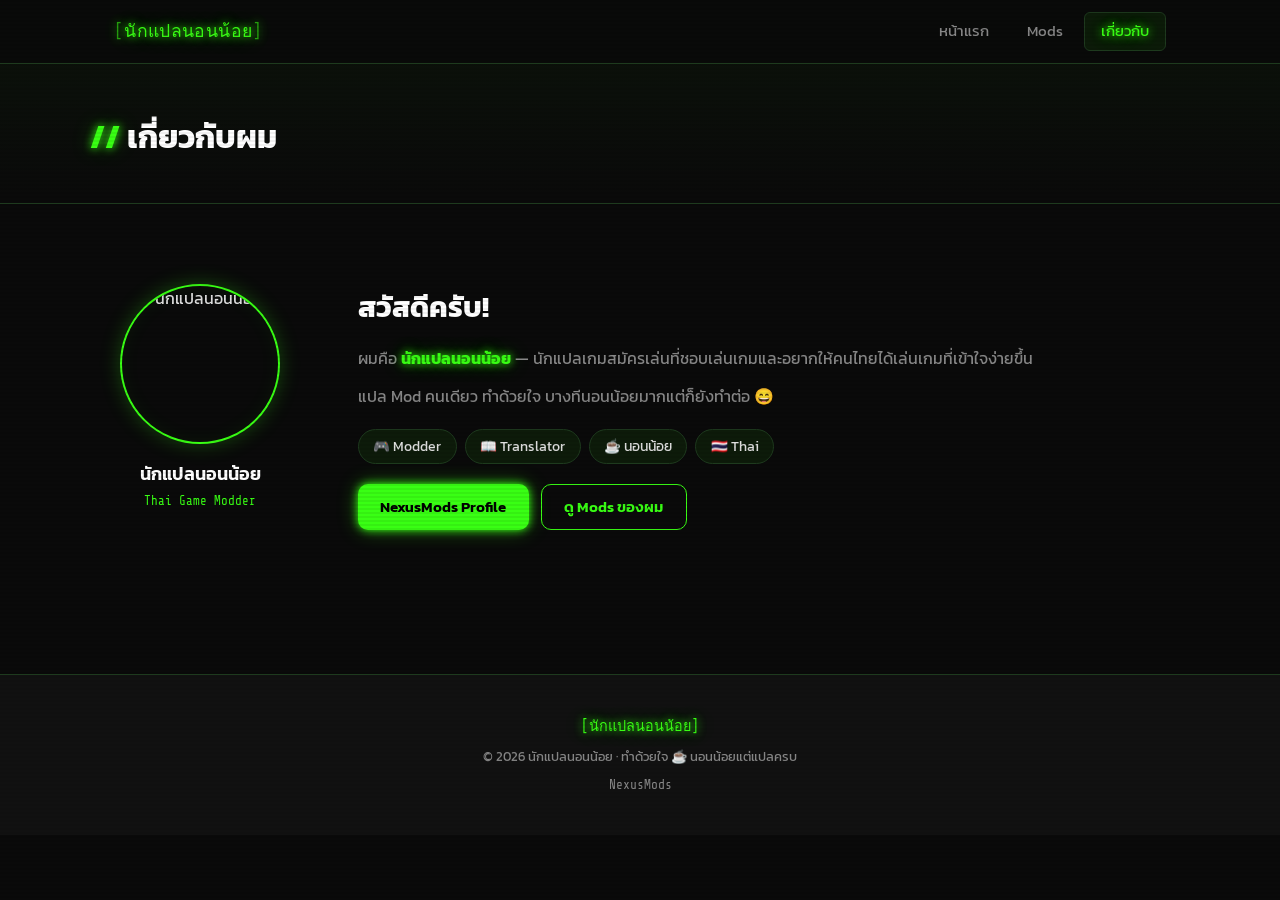
==== about.html @ ea21b6b6 "Add images" ====
<!doctype html>
<html lang="th">
<head>
  <meta charset="UTF-8">
  <meta name="viewport" content="width=device-width, initial-scale=1">
  <title>เกี่ยวกับ — นักแปลนอนน้อย</title>
  <meta name="description" content="เกี่ยวกับนักแปลนอนน้อย ผู้แปลเกมเป็นภาษาไทย">
  <link rel="preconnect" href="https://fonts.googleapis.com">
  <link href="https://fonts.googleapis.com/css2?family=Kanit:wght@300;400;600;700&family=Share+Tech+Mono&display=swap" rel="stylesheet">
  <link rel="stylesheet" href="assets/style.css">
</head>
<body>

  <div class="scanlines" aria-hidden="true"></div>

  <nav id="navbar">
    <div class="nav-inner">
      <a href="index.html" class="nav-logo">
        <span class="logo-bracket">[</span>นักแปลนอนน้อย<span class="logo-bracket">]</span>
      </a>
      <button class="hamburger" id="hamburger" aria-label="เมนู" aria-expanded="false">
        <span></span><span></span><span></span>
      </button>
      <ul class="nav-links" id="nav-links">
        <li><a href="index.html" id="nav-home">หน้าแรก</a></li>
        <li><a href="mods.html" id="nav-mods">Mods</a></li>
        <li><a href="about.html" class="active" id="nav-about">เกี่ยวกับ</a></li>
      </ul>
    </div>
  </nav>

  <div class="page-header">
    <div class="container">
      <h1 class="page-header-title"><span class="neon">//</span> เกี่ยวกับผม</h1>
    </div>
  </div>

  <section class="section" id="about-section">
    <div class="container about-grid">
      <div class="about-avatar">
        <div class="avatar-ring">
          <img src="assets/profile.png" alt="นักแปลนอนน้อย" class="avatar-img">
        </div>
        <p class="avatar-name">นักแปลนอนน้อย</p>
        <p class="avatar-sub">Thai Game Modder</p>
      </div>
      <div class="about-text">
        <h2 class="about-heading">สวัสดีครับ!</h2>
        <p>ผมคือ <strong class="neon">นักแปลนอนน้อย</strong> — นักแปลเกมสมัครเล่นที่ชอบเล่นเกมและอยากให้คนไทยได้เล่นเกมที่เข้าใจง่ายขึ้น</p>
        <p>แปล Mod คนเดียว ทำด้วยใจ บางทีนอนน้อยมากแต่ก็ยังทำต่อ 😄</p>
        <div class="about-pills">
          <span class="pill">🎮 Modder</span>
          <span class="pill">📖 Translator</span>
          <span class="pill">☕ นอนน้อย</span>
          <span class="pill">🇹🇭 Thai</span>
        </div>
        <div class="about-links">
          <a href="https://www.nexusmods.com/users/YOUR_NEXUS_ID" target="_blank" rel="noopener" class="btn btn-primary" id="about-nexus-btn">
            NexusMods Profile
          </a>
          <a href="mods.html" class="btn btn-outline" id="about-mods-btn">ดู Mods ของผม</a>
        </div>
      </div>
    </div>
  </section>

  <footer id="site-footer">
    <div class="container footer-inner">
      <p class="footer-brand">[นักแปลนอนน้อย]</p>
      <p class="footer-copy">© 2026 นักแปลนอนน้อย · ทำด้วยใจ ☕ นอนน้อยแต่แปลครบ</p>
      <div class="footer-links">
        <a href="https://www.nexusmods.com/users/YOUR_NEXUS_ID" target="_blank" rel="noopener">NexusMods</a>
      </div>
    </div>
  </footer>

  <script src="assets/script.js"></script>
</body>
</html>
---- assets/style.css ----
/* ===================================================
   นักแปลนอนน้อย — Cyberpunk Neon Green Theme
   =================================================== */

/* ---------- CSS Variables ---------- */
:root {
  --neon: #39ff14;
  --neon-dim: #1aad00;
  --neon-glow: 0 0 8px #39ff14, 0 0 20px #39ff1466;
  --bg: #0a0a0a;
  --bg2: #111111;
  --bg3: #181818;
  --card: #141414;
  --border: #1e3a1e;
  --text: #e0e0e0;
  --text-dim: #888;
  --radius: 10px;
  --nav-h: 64px;
  --font-thai: 'Kanit', sans-serif;
  --font-mono: 'Share Tech Mono', monospace;
  --transition: 0.25s ease;
}

/* ---------- Reset & Base ---------- */
*, *::before, *::after { box-sizing: border-box; margin: 0; padding: 0; }

html { scroll-behavior: smooth; }

body {
  font-family: var(--font-thai);
  background: var(--bg);
  color: var(--text);
  min-height: 100vh;
  overflow-x: hidden;
  line-height: 1.6;
}

/* Scanlines effect */
.scanlines {
  position: fixed;
  inset: 0;
  background: repeating-linear-gradient(
    0deg,
    transparent,
    transparent 2px,
    rgba(0,0,0,0.06) 2px,
    rgba(0,0,0,0.06) 4px
  );
  pointer-events: none;
  z-index: 9999;
}

a { color: inherit; text-decoration: none; }
img { max-width: 100%; display: block; }

/* ---------- Typography ---------- */
.neon {
  color: var(--neon);
  text-shadow: var(--neon-glow);
}

/* ---------- Navbar ---------- */
#navbar {
  position: fixed;
  top: 0; left: 0; right: 0;
  height: var(--nav-h);
  background: rgba(10,10,10,0.92);
  backdrop-filter: blur(12px);
  border-bottom: 1px solid var(--border);
  z-index: 1000;
}

.nav-inner {
  max-width: 1100px;
  margin: 0 auto;
  padding: 0 1.5rem;
  height: 100%;
  display: flex;
  align-items: center;
  justify-content: space-between;
}

.nav-logo {
  font-family: var(--font-mono);
  font-size: 1.1rem;
  letter-spacing: 0.02em;
  color: var(--neon);
  text-shadow: var(--neon-glow);
  transition: opacity var(--transition);
}
.nav-logo:hover { opacity: 0.8; }
.logo-bracket { opacity: 0.6; }

.nav-links {
  display: flex;
  list-style: none;
  gap: 0.25rem;
}

.nav-links a {
  display: block;
  padding: 0.4rem 1rem;
  border-radius: 6px;
  font-weight: 400;
  font-size: 0.95rem;
  color: var(--text-dim);
  transition: color var(--transition), background var(--transition);
  border: 1px solid transparent;
}
.nav-links a:hover,
.nav-links a.active {
  color: var(--neon);
  background: rgba(57,255,20,0.07);
  border-color: var(--border);
  text-shadow: var(--neon-glow);
}

/* Hamburger */
.hamburger {
  display: none;
  flex-direction: column;
  gap: 5px;
  background: none;
  border: none;
  cursor: pointer;
  padding: 4px;
}
.hamburger span {
  display: block;
  width: 24px;
  height: 2px;
  background: var(--neon);
  border-radius: 2px;
  transition: transform var(--transition), opacity var(--transition);
}
.hamburger.open span:nth-child(1) { transform: translateY(7px) rotate(45deg); }
.hamburger.open span:nth-child(2) { opacity: 0; }
.hamburger.open span:nth-child(3) { transform: translateY(-7px) rotate(-45deg); }

/* ---------- Buttons ---------- */
.btn {
  display: inline-flex;
  align-items: center;
  gap: 0.4rem;
  padding: 0.6rem 1.4rem;
  border-radius: var(--radius);
  font-family: var(--font-thai);
  font-size: 0.95rem;
  font-weight: 600;
  cursor: pointer;
  transition: all var(--transition);
  border: none;
  text-decoration: none;
  white-space: nowrap;
}

.btn-primary {
  background: var(--neon);
  color: #000;
  box-shadow: var(--neon-glow);
}
.btn-primary:hover {
  background: #fff;
  box-shadow: 0 0 12px #fff8, 0 0 30px #39ff1466;
  transform: translateY(-2px);
}

.btn-outline {
  background: transparent;
  color: var(--neon);
  border: 1px solid var(--neon);
  box-shadow: inset 0 0 0 0 var(--neon);
}
.btn-outline:hover {
  background: rgba(57,255,20,0.1);
  box-shadow: var(--neon-glow);
  transform: translateY(-2px);
}

.btn-sm { padding: 0.4rem 0.9rem; font-size: 0.88rem; }

/* ---------- Hero ---------- */
.hero {
  min-height: 100vh;
  display: flex;
  flex-direction: column;
  justify-content: center;
  align-items: center;
  text-align: center;
  padding: calc(var(--nav-h) + 2rem) 1.5rem 4rem;
  position: relative;
  overflow: hidden;
}

.hero-glitch-bg {
  position: absolute;
  inset: 0;
  background:
    radial-gradient(ellipse 60% 60% at 50% 40%, rgba(57,255,20,0.06) 0%, transparent 70%),
    radial-gradient(ellipse 40% 30% at 20% 80%, rgba(57,255,20,0.04) 0%, transparent 60%);
  pointer-events: none;
}

.hero-content { position: relative; z-index: 1; max-width: 700px; }

.hero-tag {
  font-family: var(--font-mono);
  color: var(--neon);
  font-size: 0.9rem;
  letter-spacing: 0.1em;
  margin-bottom: 1rem;
  opacity: 0;
  animation: fadeUp 0.6s ease forwards 0.2s;
}

/* Glitch title */
.hero-title {
  font-size: clamp(2.2rem, 7vw, 4rem);
  font-weight: 700;
  color: #fff;
  line-height: 1.1;
  position: relative;
  margin-bottom: 1.25rem;
  opacity: 0;
  animation: fadeUp 0.6s ease forwards 0.4s;
}

.glitch::before,
.glitch::after {
  content: attr(data-text);
  position: absolute;
  left: 0; top: 0;
  width: 100%;
  pointer-events: none;
}
.glitch::before {
  color: var(--neon);
  clip-path: polygon(0 30%, 100% 30%, 100% 50%, 0 50%);
  animation: glitch1 4s infinite step-start;
  opacity: 0.6;
}
.glitch::after {
  color: #ff0055;
  clip-path: polygon(0 60%, 100% 60%, 100% 75%, 0 75%);
  animation: glitch2 4s infinite step-start;
  opacity: 0.5;
}

@keyframes glitch1 {
  0%,90%,100% { transform: none; }
  91% { transform: translateX(-3px); }
  93% { transform: translateX(3px); }
  95% { transform: none; }
}
@keyframes glitch2 {
  0%,88%,100% { transform: none; }
  89% { transform: translateX(3px); }
  91% { transform: translateX(-3px); }
  93% { transform: none; }
}

.hero-subtitle {
  font-size: 1.1rem;
  color: var(--text-dim);
  max-width: 520px;
  margin: 0 auto 2rem;
  opacity: 0;
  animation: fadeUp 0.6s ease forwards 0.6s;
}

.hero-cta {
  display: flex;
  gap: 1rem;
  justify-content: center;
  flex-wrap: wrap;
  opacity: 0;
  animation: fadeUp 0.6s ease forwards 0.8s;
}

.hero-stats {
  display: flex;
  gap: 2rem;
  justify-content: center;
  flex-wrap: wrap;
  margin-top: 4rem;
  position: relative;
  z-index: 1;
  opacity: 0;
  animation: fadeUp 0.6s ease forwards 1s;
}

.stat-box {
  display: flex;
  flex-direction: column;
  align-items: center;
  gap: 0.25rem;
  padding: 1rem 1.5rem;
  background: var(--card);
  border: 1px solid var(--border);
  border-radius: var(--radius);
  min-width: 100px;
  transition: border-color var(--transition), box-shadow var(--transition);
}
.stat-box:hover {
  border-color: var(--neon);
  box-shadow: 0 0 12px rgba(57,255,20,0.15);
}

.stat-num {
  font-family: var(--font-mono);
  font-size: 1.8rem;
  font-weight: 700;
  color: var(--neon);
  text-shadow: var(--neon-glow);
}
.stat-label { font-size: 0.8rem; color: var(--text-dim); text-align: center; }

/* ---------- Sections ---------- */
.section {
  padding: 5rem 1.5rem;
}

.container {
  max-width: 1100px;
  margin: 0 auto;
}

.section-title {
  font-size: 1.5rem;
  font-weight: 700;
  margin-bottom: 2rem;
  color: #fff;
}

/* ---------- Featured Card ---------- */
.featured-card {
  position: relative;
  display: grid;
  grid-template-columns: 1fr auto;
  gap: 2rem;
  background: var(--card);
  border: 1px solid var(--border);
  border-radius: 14px;
  padding: 2rem;
  overflow: hidden;
  transition: border-color var(--transition), box-shadow var(--transition);
}
.featured-card::before {
  content: '';
  position: absolute;
  top: 0; left: 0; right: 0;
  height: 3px;
  background: linear-gradient(90deg, var(--neon), transparent);
  border-radius: 14px 14px 0 0;
}
.featured-card:hover {
  border-color: var(--neon);
  box-shadow: 0 0 24px rgba(57,255,20,0.1);
}

.fc-badge {
  position: absolute;
  top: 1rem; right: 1rem;
  background: var(--neon);
  color: #000;
  font-family: var(--font-mono);
  font-size: 0.7rem;
  font-weight: 700;
  padding: 0.2rem 0.6rem;
  border-radius: 4px;
  letter-spacing: 0.1em;
}

.fc-game {
  font-family: var(--font-mono);
  font-size: 0.8rem;
  color: var(--neon);
  text-transform: uppercase;
  letter-spacing: 0.08em;
  margin-bottom: 0.5rem;
}

.fc-title {
  font-size: 1.5rem;
  font-weight: 700;
  color: #fff;
  margin-bottom: 0.75rem;
}

.fc-desc {
  color: var(--text-dim);
  font-size: 0.95rem;
  margin-bottom: 1.25rem;
  max-width: 500px;
}

.fc-tags {
  display: flex;
  flex-wrap: wrap;
  gap: 0.5rem;
  margin-bottom: 1.5rem;
}

.tag {
  font-size: 0.78rem;
  padding: 0.25rem 0.75rem;
  border: 1px solid var(--border);
  border-radius: 999px;
  color: var(--text-dim);
  font-family: var(--font-mono);
  background: rgba(57,255,20,0.03);
  transition: all var(--transition);
}
.tag:hover {
  border-color: var(--neon);
  color: var(--neon);
}

.fc-actions { display: flex; gap: 0.75rem; flex-wrap: wrap; }

.fc-img-wrap { display: flex; align-items: center; justify-content: center; }
.fc-img-placeholder {
  width: 160px;
  height: 160px;
  border: 1px dashed var(--border);
  border-radius: 12px;
  display: flex;
  flex-direction: column;
  align-items: center;
  justify-content: center;
  gap: 0.5rem;
  background: var(--bg3);
}
.game-icon { font-size: 3.5rem; }
.game-icon-label {
  font-family: var(--font-mono);
  font-size: 0.7rem;
  color: var(--text-dim);
}

/* ---------- Page Header (inner pages) ---------- */
.page-header {
  padding: calc(var(--nav-h) + 3rem) 1.5rem 2rem;
  border-bottom: 1px solid var(--border);
  background: linear-gradient(180deg, rgba(57,255,20,0.04) 0%, transparent 100%);
}
.page-header-title {
  font-size: 2rem;
  font-weight: 700;
  color: #fff;
  margin-bottom: 0.5rem;
}
.page-header-sub { color: var(--text-dim); font-size: 1rem; }

/* ---------- Filter Bar ---------- */
.filter-bar {
  display: flex;
  flex-wrap: wrap;
  gap: 0.5rem;
  margin-bottom: 2.5rem;
}
.filter-btn {
  padding: 0.4rem 1.1rem;
  border-radius: 999px;
  border: 1px solid var(--border);
  background: transparent;
  color: var(--text-dim);
  cursor: pointer;
  font-family: var(--font-thai);
  font-size: 0.9rem;
  transition: all var(--transition);
}
.filter-btn.active,
.filter-btn:hover {
  border-color: var(--neon);
  color: var(--neon);
  background: rgba(57,255,20,0.07);
  box-shadow: 0 0 8px rgba(57,255,20,0.15);
}

/* ---------- Mods Grid ---------- */
.mods-grid {
  display: grid;
  grid-template-columns: repeat(auto-fill, minmax(280px, 1fr));
  gap: 1.5rem;
}

.mod-card {
  background: var(--card);
  border: 1px solid var(--border);
  border-radius: 12px;
  overflow: hidden;
  display: flex;
  flex-direction: column;
  transition: border-color var(--transition), box-shadow var(--transition), transform var(--transition);
}
.mod-card:hover {
  border-color: var(--neon);
  box-shadow: 0 0 20px rgba(57,255,20,0.12);
  transform: translateY(-4px);
}

.mc-header {
  display: flex;
  align-items: center;
  justify-content: space-between;
  padding: 1rem 1rem 0;
}
.mc-icon { font-size: 2.5rem; }
.mc-badge {
  font-family: var(--font-mono);
  font-size: 0.72rem;
  padding: 0.2rem 0.55rem;
  border: 1px solid var(--neon);
  border-radius: 4px;
  color: var(--neon);
  background: rgba(57,255,20,0.05);
}

.mc-body { padding: 0.75rem 1rem 0.5rem; flex: 1; }
.mc-game {
  font-family: var(--font-mono);
  font-size: 0.73rem;
  color: var(--neon);
  text-transform: uppercase;
  letter-spacing: 0.07em;
  margin-bottom: 0.3rem;
}
.mc-title {
  font-size: 1.05rem;
  font-weight: 600;
  color: #fff;
  margin-bottom: 0.5rem;
}
.mc-desc { font-size: 0.88rem; color: var(--text-dim); margin-bottom: 0.75rem; }
.mc-tags { display: flex; flex-wrap: wrap; gap: 0.4rem; }

.mc-footer {
  display: flex;
  align-items: center;
  justify-content: space-between;
  padding: 0.75rem 1rem 1rem;
  border-top: 1px solid var(--border);
  margin-top: 0.5rem;
}
.mc-source {
  font-family: var(--font-mono);
  font-size: 0.72rem;
  color: var(--text-dim);
}

/* Cover images */
.fc-cover-img {
  width: 200px;
  height: 200px;
  object-fit: cover;
  border-radius: 12px;
  border: 1px solid var(--border);
  box-shadow: 0 0 20px rgba(57,255,20,0.15);
}

.mc-cover-img {
  width: 100%;
  height: 160px;
  object-fit: cover;
  border-radius: 8px 8px 0 0;
  display: block;
}

.mc-header:has(.mc-cover-img) {
  padding: 0;
  position: relative;
}
.mc-header:has(.mc-cover-img) .mc-badge {
  position: absolute;
  top: 0.5rem;
  right: 0.5rem;
}

/* Avatar image */
.avatar-img {
  width: 100%;
  height: 100%;
  object-fit: cover;
  border-radius: 50%;
}

/* Coming soon card */
.mod-card--soon {
  border-style: dashed;
  min-height: 220px;
  cursor: default;
}
.mod-card--soon:hover {
  border-color: var(--border);
  box-shadow: none;
  transform: none;
}
.mc-soon-inner {
  flex: 1;
  display: flex;
  flex-direction: column;
  align-items: center;
  justify-content: center;
  padding: 2rem;
  text-align: center;
}
.mc-soon-icon { font-size: 2.5rem; margin-bottom: 0.75rem; opacity: 0.5; }
.mc-soon-text {
  color: var(--text-dim);
  font-size: 0.9rem;
}
.mc-soon-text span { color: var(--neon); opacity: 0.7; }

/* ---------- About ---------- */
.about-grid {
  display: grid;
  grid-template-columns: 220px 1fr;
  gap: 3rem;
  align-items: start;
}

.about-avatar { text-align: center; }
.avatar-ring {
  width: 160px;
  height: 160px;
  border: 2px solid var(--neon);
  border-radius: 50%;
  margin: 0 auto 1rem;
  display: flex;
  align-items: center;
  justify-content: center;
  box-shadow: 0 0 20px rgba(57,255,20,0.25), inset 0 0 20px rgba(57,255,20,0.05);
  animation: ringPulse 3s ease-in-out infinite;
}
@keyframes ringPulse {
  0%, 100% { box-shadow: 0 0 20px rgba(57,255,20,0.25), inset 0 0 20px rgba(57,255,20,0.05); }
  50% { box-shadow: 0 0 35px rgba(57,255,20,0.45), inset 0 0 20px rgba(57,255,20,0.08); }
}
.avatar-inner { font-size: 4rem; }
.avatar-name { font-weight: 600; color: #fff; font-size: 1.1rem; }
.avatar-sub { font-family: var(--font-mono); font-size: 0.78rem; color: var(--neon); margin-top: 0.25rem; }

.about-heading { font-size: 1.8rem; font-weight: 700; color: #fff; margin-bottom: 1rem; }
.about-text p { color: var(--text-dim); margin-bottom: 0.75rem; }
.about-text strong.neon { font-weight: 700; }

.about-pills {
  display: flex;
  flex-wrap: wrap;
  gap: 0.5rem;
  margin: 1.25rem 0;
}
.pill {
  padding: 0.35rem 0.9rem;
  background: rgba(57,255,20,0.07);
  border: 1px solid var(--border);
  border-radius: 999px;
  font-size: 0.85rem;
  color: var(--text);
}

.about-links { display: flex; gap: 0.75rem; flex-wrap: wrap; margin-top: 1rem; }

/* ---------- Footer ---------- */
#site-footer {
  border-top: 1px solid var(--border);
  padding: 2.5rem 1.5rem;
  margin-top: 4rem;
  background: var(--bg2);
}
.footer-inner {
  display: flex;
  flex-direction: column;
  align-items: center;
  gap: 0.5rem;
  text-align: center;
}
.footer-brand {
  font-family: var(--font-mono);
  color: var(--neon);
  font-size: 0.9rem;
  text-shadow: var(--neon-glow);
}
.footer-copy { font-size: 0.82rem; color: var(--text-dim); }
.footer-links { display: flex; gap: 1.25rem; }
.footer-links a {
  font-family: var(--font-mono);
  font-size: 0.8rem;
  color: var(--text-dim);
  transition: color var(--transition);
}
.footer-links a:hover { color: var(--neon); text-shadow: var(--neon-glow); }

/* ---------- Animations ---------- */
@keyframes fadeUp {
  from { opacity: 0; transform: translateY(20px); }
  to   { opacity: 1; transform: translateY(0); }
}

/* ---------- Responsive ---------- */
@media (max-width: 768px) {
  .hamburger { display: flex; }

  .nav-links {
    display: none;
    position: absolute;
    top: var(--nav-h);
    left: 0; right: 0;
    background: rgba(10,10,10,0.97);
    flex-direction: column;
    padding: 1rem;
    border-bottom: 1px solid var(--border);
    backdrop-filter: blur(12px);
  }
  .nav-links.open { display: flex; }
  .nav-links a { padding: 0.75rem 1rem; }

  .featured-card {
    grid-template-columns: 1fr;
  }
  .fc-img-wrap { display: none; }

  .about-grid {
    grid-template-columns: 1fr;
  }
  .about-avatar { margin-bottom: 1rem; }
}

@media (max-width: 480px) {
  .hero-stats { gap: 0.75rem; }
  .stat-box { padding: 0.75rem 1rem; min-width: 80px; }
  .hero-cta { flex-direction: column; align-items: center; }
}
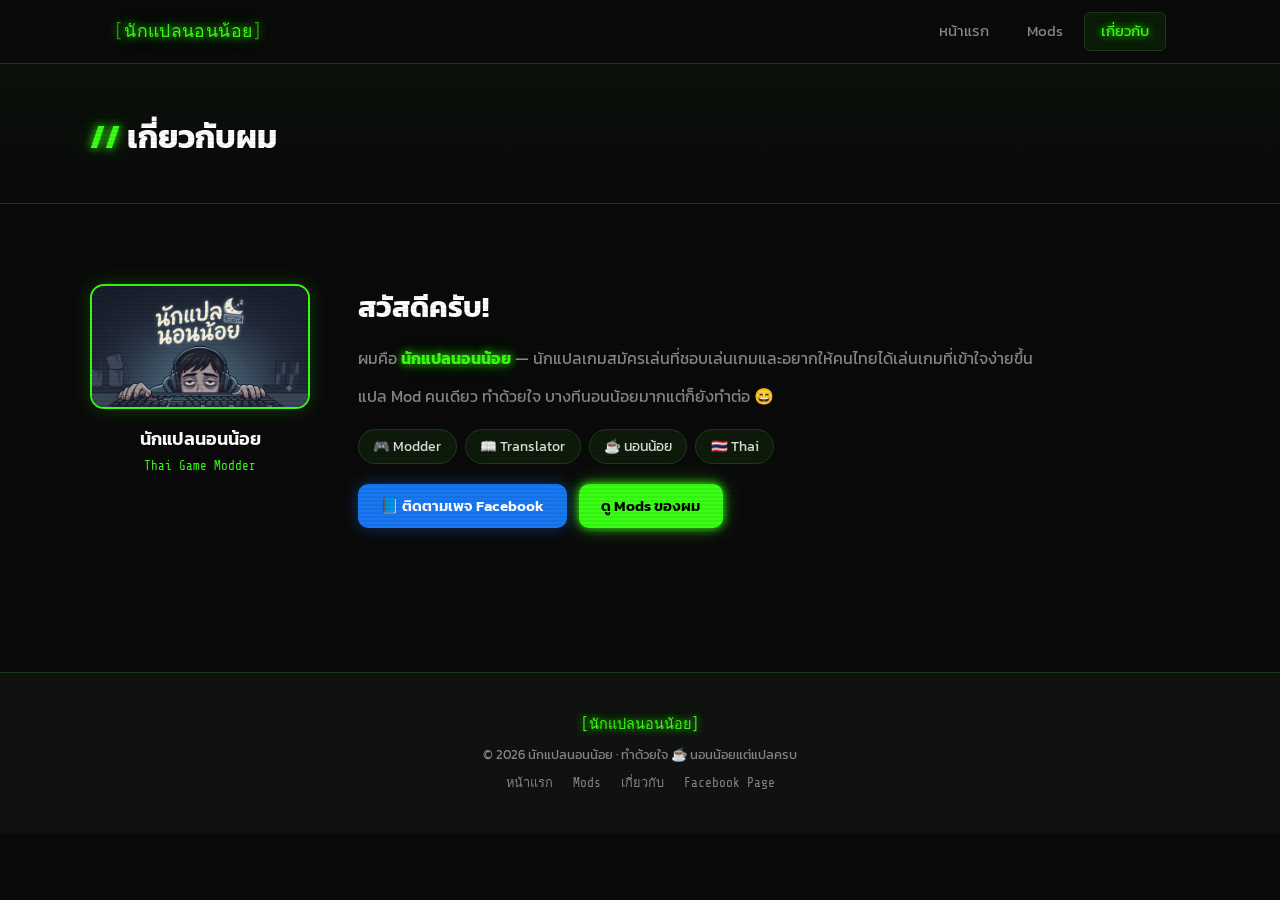
==== commit 3c12a88e: "Add Facebook page link" ====
--- a/about.html
+++ b/about.html
@@ -38,9 +38,7 @@
   <section class="section" id="about-section">
     <div class="container about-grid">
       <div class="about-avatar">
-        <div class="avatar-ring">
-          <img src="assets/profile.png" alt="นักแปลนอนน้อย" class="avatar-img">
-        </div>
+        <img src="assets/profile.png" alt="นักแปลนอนน้อย" class="about-banner-img">
         <p class="avatar-name">นักแปลนอนน้อย</p>
         <p class="avatar-sub">Thai Game Modder</p>
       </div>
@@ -55,10 +53,10 @@
           <span class="pill">🇹🇭 Thai</span>
         </div>
         <div class="about-links">
-          <a href="https://www.nexusmods.com/users/YOUR_NEXUS_ID" target="_blank" rel="noopener" class="btn btn-primary" id="about-nexus-btn">
-            NexusMods Profile
+          <a href="https://www.facebook.com/profile.php?id=61592087018204&locale=th_TH" target="_blank" rel="noopener" class="btn btn-facebook" id="about-fb-btn">
+            📘 ติดตามเพจ Facebook
           </a>
-          <a href="mods.html" class="btn btn-outline" id="about-mods-btn">ดู Mods ของผม</a>
+          <a href="mods.html" class="btn btn-primary" id="about-mods-btn">ดู Mods ของผม</a>
         </div>
       </div>
     </div>
@@ -69,7 +67,10 @@
       <p class="footer-brand">[นักแปลนอนน้อย]</p>
       <p class="footer-copy">© 2026 นักแปลนอนน้อย · ทำด้วยใจ ☕ นอนน้อยแต่แปลครบ</p>
       <div class="footer-links">
-        <a href="https://www.nexusmods.com/users/YOUR_NEXUS_ID" target="_blank" rel="noopener">NexusMods</a>
+        <a href="index.html">หน้าแรก</a>
+        <a href="mods.html">Mods</a>
+        <a href="about.html">เกี่ยวกับ</a>
+        <a href="https://www.facebook.com/profile.php?id=61592087018204&locale=th_TH" target="_blank" rel="noopener">Facebook Page</a>
       </div>
     </div>
   </footer>
--- a/assets/style.css
+++ b/assets/style.css
@@ -177,6 +177,18 @@
   transform: translateY(-2px);
 }
 
+.btn-facebook {
+  background: #1877f2;
+  color: #fff;
+  box-shadow: 0 0 15px rgba(24,119,242,0.4);
+}
+.btn-facebook:hover {
+  background: #166fe5;
+  box-shadow: 0 0 25px rgba(24,119,242,0.6);
+  color: #fff;
+  transform: translateY(-2px);
+}
+
 .btn-sm { padding: 0.4rem 0.9rem; font-size: 0.88rem; }
 
 /* ---------- Hero ---------- */
@@ -202,6 +214,33 @@
 }
 
 .hero-content { position: relative; z-index: 1; max-width: 700px; }
+
+.hero-avatar {
+  margin: 0 auto 1.5rem;
+  display: flex;
+  justify-content: center;
+  align-items: center;
+  opacity: 0;
+  animation: fadeUp 0.6s ease forwards 0.1s;
+}
+.hero-banner-img {
+  width: 100%;
+  max-width: 480px;
+  height: auto;
+  border-radius: 16px;
+  border: 2px solid var(--neon);
+  box-shadow: 0 0 30px rgba(57,255,20,0.25);
+  display: block;
+}
+.about-banner-img {
+  width: 100%;
+  max-width: 280px;
+  height: auto;
+  border-radius: 14px;
+  border: 2px solid var(--neon);
+  box-shadow: 0 0 20px rgba(57,255,20,0.2);
+  margin-bottom: 1rem;
+}
 
 .hero-tag {
   font-family: var(--font-mono);
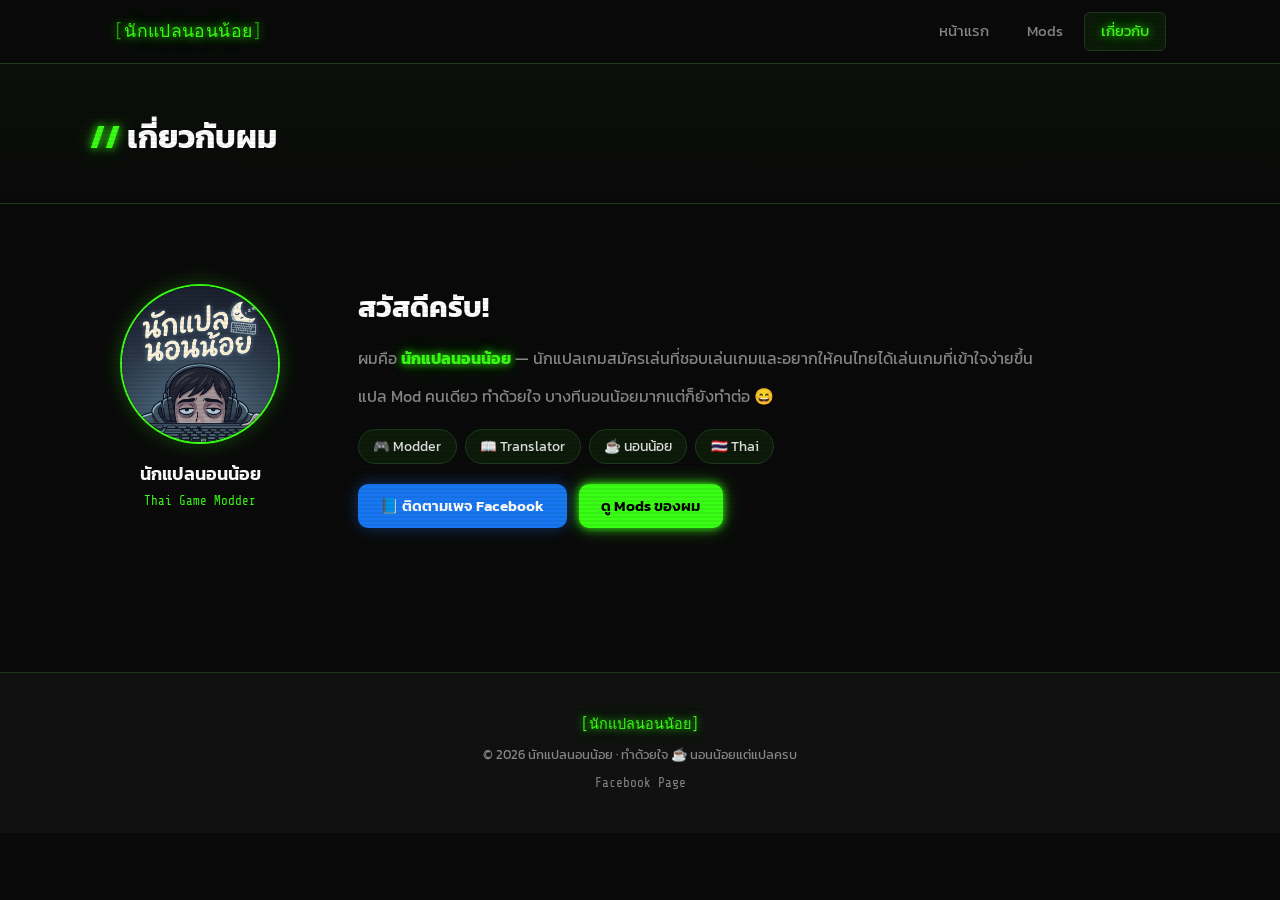
==== commit f3020e3a: "fix" ====
--- a/about.html
+++ b/about.html
@@ -38,7 +38,9 @@
   <section class="section" id="about-section">
     <div class="container about-grid">
       <div class="about-avatar">
-        <img src="assets/profile.png" alt="นักแปลนอนน้อย" class="about-banner-img">
+        <div class="avatar-ring">
+          <img src="assets/profile.png" alt="นักแปลนอนน้อย" class="avatar-img">
+        </div>
         <p class="avatar-name">นักแปลนอนน้อย</p>
         <p class="avatar-sub">Thai Game Modder</p>
       </div>
@@ -67,9 +69,6 @@
       <p class="footer-brand">[นักแปลนอนน้อย]</p>
       <p class="footer-copy">© 2026 นักแปลนอนน้อย · ทำด้วยใจ ☕ นอนน้อยแต่แปลครบ</p>
       <div class="footer-links">
-        <a href="index.html">หน้าแรก</a>
-        <a href="mods.html">Mods</a>
-        <a href="about.html">เกี่ยวกับ</a>
         <a href="https://www.facebook.com/profile.php?id=61592087018204&locale=th_TH" target="_blank" rel="noopener">Facebook Page</a>
       </div>
     </div>
--- a/assets/style.css
+++ b/assets/style.css
@@ -223,14 +223,14 @@
   opacity: 0;
   animation: fadeUp 0.6s ease forwards 0.1s;
 }
-.hero-banner-img {
-  width: 100%;
-  max-width: 480px;
-  height: auto;
-  border-radius: 16px;
-  border: 2px solid var(--neon);
-  box-shadow: 0 0 30px rgba(57,255,20,0.25);
-  display: block;
+.hero-avatar .avatar-ring {
+  width: 140px;
+  height: 140px;
+  border: 3px solid var(--neon);
+  border-radius: 50%;
+  overflow: hidden;
+  box-shadow: 0 0 25px rgba(57,255,20,0.35);
+  animation: ringPulse 3s ease-in-out infinite;
 }
 .about-banner-img {
   width: 100%;
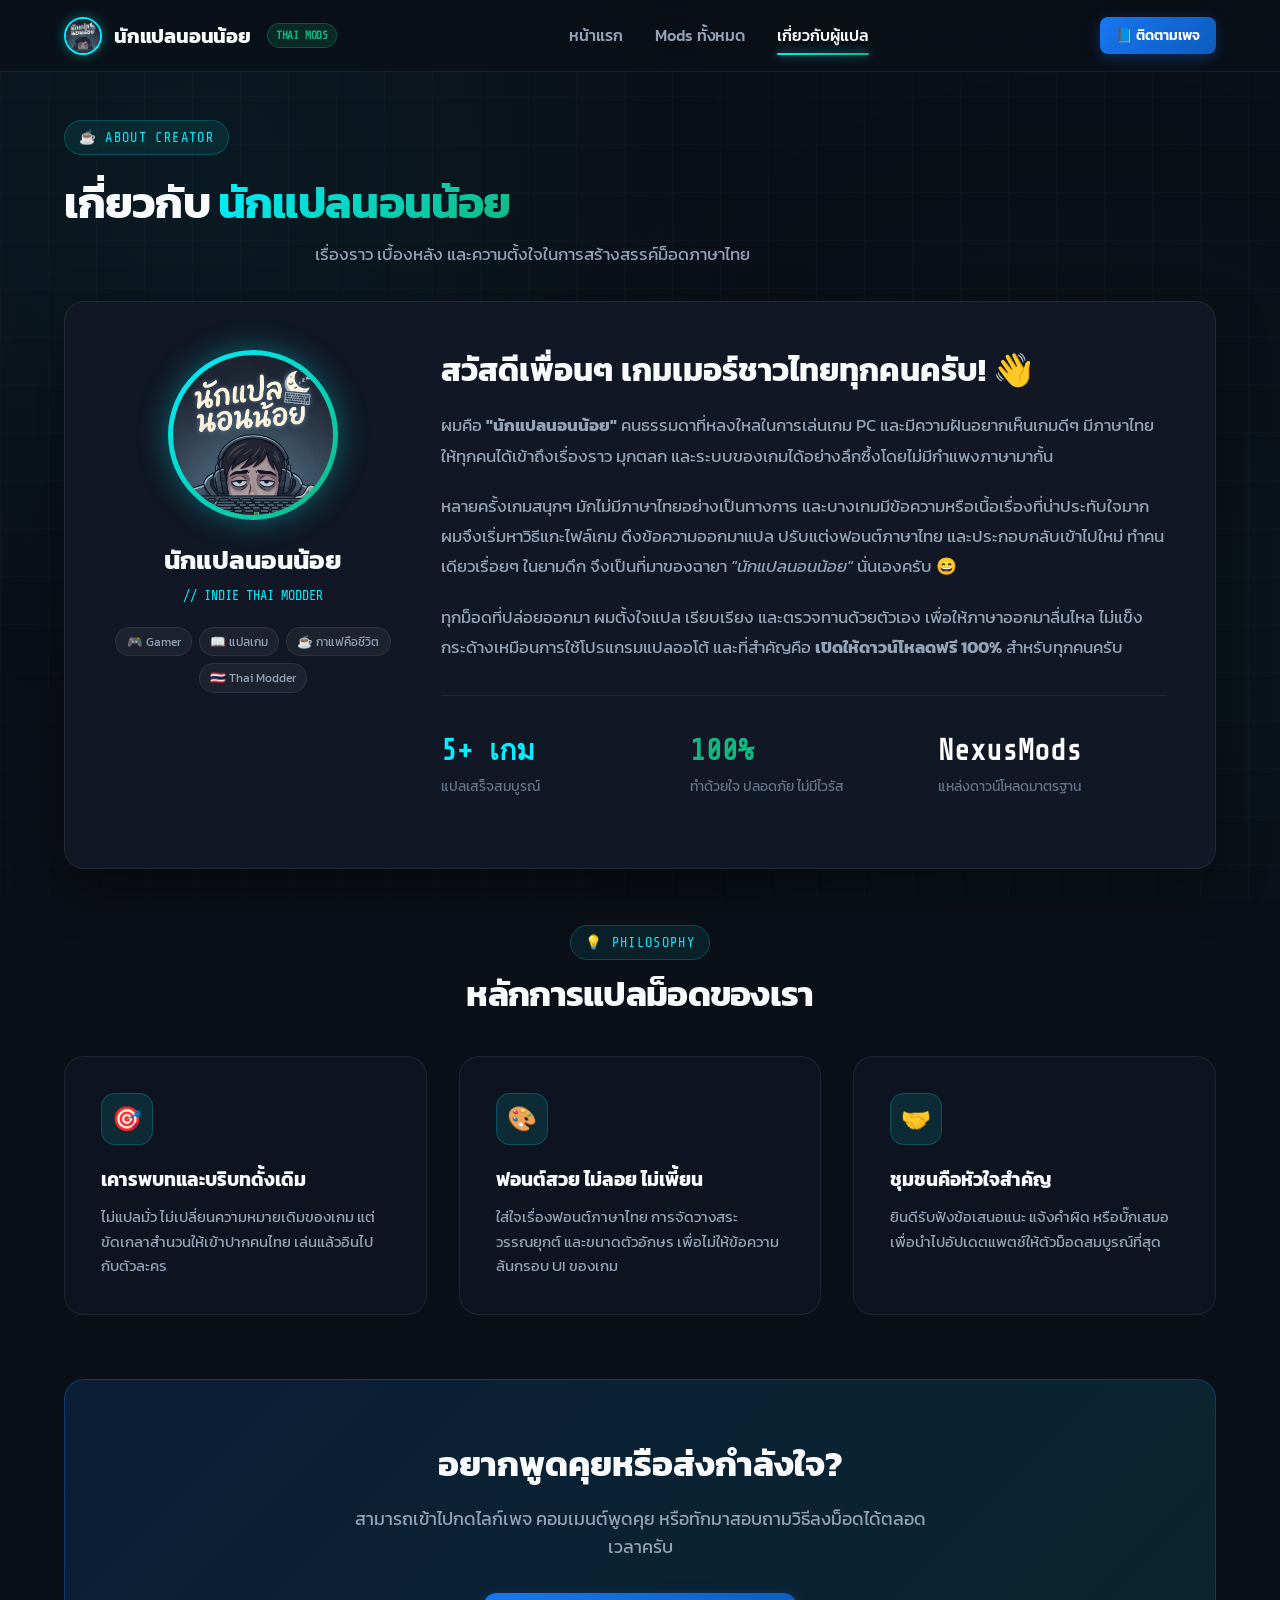
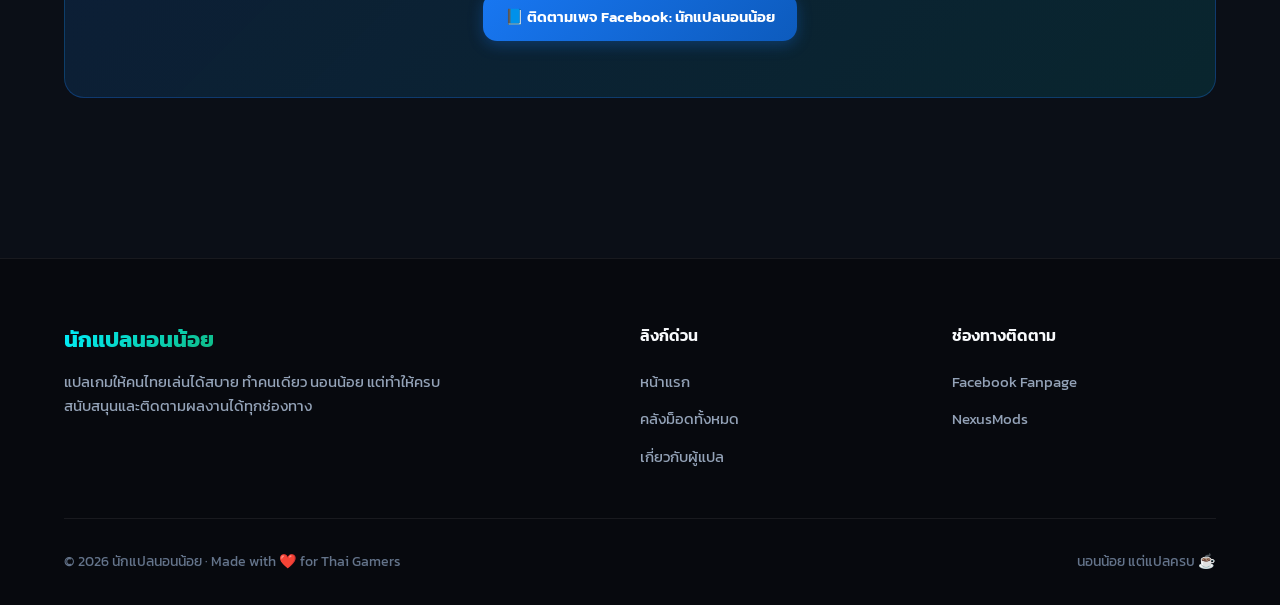
==== commit d8b9cdc2: "Add new model" ====
--- a/about.html
+++ b/about.html
@@ -3,77 +3,264 @@
 <head>
   <meta charset="UTF-8">
   <meta name="viewport" content="width=device-width, initial-scale=1">
-  <title>เกี่ยวกับ — นักแปลนอนน้อย</title>
-  <meta name="description" content="เกี่ยวกับนักแปลนอนน้อย ผู้แปลเกมเป็นภาษาไทย">
+  <title>เกี่ยวกับผู้แปล | นักแปลนอนน้อย</title>
+  <meta name="description" content="ทำความรู้จักกับ นักแปลนอนน้อย — ผู้แปลม็อดภาษาไทยสำหรับเกม PC ด้วยใจ เพื่อให้คนไทยเล่นเกมได้สนุกขึ้น">
+  
   <link rel="preconnect" href="https://fonts.googleapis.com">
-  <link href="https://fonts.googleapis.com/css2?family=Kanit:wght@300;400;600;700&family=Share+Tech+Mono&display=swap" rel="stylesheet">
+  <link rel="preconnect" href="https://fonts.gstatic.com" crossorigin>
+  <link href="https://fonts.googleapis.com/css2?family=Kanit:ital,wght@0,300;0,400;0,500;0,600;0,700;1,400&family=Share+Tech+Mono&display=swap" rel="stylesheet">
+  
   <link rel="stylesheet" href="assets/style.css">
+  <style>
+    .about-profile-card {
+      background: var(--bg-surface);
+      border: 1px solid var(--border-subtle);
+      border-radius: var(--radius-lg);
+      padding: 3rem;
+      display: grid;
+      grid-template-columns: 280px 1fr;
+      gap: 3rem;
+      align-items: flex-start;
+      margin-bottom: 3.5rem;
+      box-shadow: 0 20px 50px rgba(0,0,0,0.4);
+    }
+    .about-avatar-col {
+      text-align: center;
+    }
+    .about-avatar-img {
+      width: 170px;
+      height: 170px;
+      border-radius: 50%;
+      margin: 0 auto 1.25rem;
+      padding: 5px;
+      background: var(--accent-gradient);
+      box-shadow: 0 0 30px rgba(0, 240, 255, 0.35);
+      object-fit: cover;
+    }
+    .about-name {
+      font-size: 1.6rem;
+      font-weight: 700;
+      margin-bottom: 0.25rem;
+    }
+    .about-title-tag {
+      font-family: var(--font-mono);
+      font-size: 0.85rem;
+      color: var(--accent-cyan);
+      margin-bottom: 1.25rem;
+    }
+    .about-badges-group {
+      display: flex;
+      flex-wrap: wrap;
+      justify-content: center;
+      gap: 0.4rem;
+    }
+    .about-tag-pill {
+      font-size: 0.78rem;
+      background: rgba(255, 255, 255, 0.05);
+      border: 1px solid var(--border-subtle);
+      padding: 0.25rem 0.65rem;
+      border-radius: var(--radius-full);
+      color: var(--text-secondary);
+    }
+    .about-content-col h2 {
+      font-size: 2rem;
+      font-weight: 700;
+      margin-bottom: 1.25rem;
+      line-height: 1.3;
+    }
+    .about-content-col p {
+      font-size: 1.05rem;
+      color: var(--text-secondary);
+      line-height: 1.8;
+      margin-bottom: 1.25rem;
+    }
+    .about-stats-grid {
+      display: grid;
+      grid-template-columns: repeat(3, 1fr);
+      gap: 1.25rem;
+      margin-top: 2rem;
+      padding-top: 2rem;
+      border-top: 1px solid var(--border-subtle);
+    }
+    @media (max-width: 850px) {
+      .about-profile-card {
+        grid-template-columns: 1fr;
+        padding: 2rem;
+        gap: 2rem;
+      }
+      .about-stats-grid {
+        grid-template-columns: 1fr;
+        text-align: center;
+      }
+    }
+  </style>
 </head>
 <body>
 
-  <div class="scanlines" aria-hidden="true"></div>
-
+  <div class="bg-mesh" aria-hidden="true"></div>
+
+  <!-- Navbar -->
   <nav id="navbar">
-    <div class="nav-inner">
-      <a href="index.html" class="nav-logo">
-        <span class="logo-bracket">[</span>นักแปลนอนน้อย<span class="logo-bracket">]</span>
+    <div class="container nav-container">
+      <a href="index.html" class="nav-brand">
+        <img src="assets/profile.png" alt="นักแปลนอนน้อย" class="brand-avatar">
+        <span>นักแปลนอนน้อย</span>
+        <span class="brand-badge">THAI MODS</span>
       </a>
-      <button class="hamburger" id="hamburger" aria-label="เมนู" aria-expanded="false">
-        <span></span><span></span><span></span>
+
+      <button class="hamburger-btn" id="hamburger" aria-label="เปิดเมนู" aria-expanded="false">
+        ☰
       </button>
-      <ul class="nav-links" id="nav-links">
-        <li><a href="index.html" id="nav-home">หน้าแรก</a></li>
-        <li><a href="mods.html" id="nav-mods">Mods</a></li>
-        <li><a href="about.html" class="active" id="nav-about">เกี่ยวกับ</a></li>
+
+      <ul class="nav-menu" id="nav-menu">
+        <li><a href="index.html" class="nav-link">หน้าแรก</a></li>
+        <li><a href="mods.html" class="nav-link">Mods ทั้งหมด</a></li>
+        <li><a href="about.html" class="nav-link active">เกี่ยวกับผู้แปล</a></li>
       </ul>
+
+      <div class="nav-actions">
+        <a href="https://www.facebook.com/profile.php?id=61592087018204&locale=th_TH" target="_blank" rel="noopener" class="btn btn-facebook btn-sm">
+          📘 ติดตามเพจ
+        </a>
+      </div>
     </div>
   </nav>
 
-  <div class="page-header">
+  <!-- Page Header -->
+  <header class="hero-section" style="padding-top: calc(var(--nav-height) + 3rem); padding-bottom: 2rem;">
+    <div class="container text-center">
+      <span class="section-tag">☕ ABOUT CREATOR</span>
+      <h1 class="section-title" style="font-size: 2.75rem; margin-top: 0.5rem;">
+        เกี่ยวกับ <span class="gradient-text">นักแปลนอนน้อย</span>
+      </h1>
+      <p class="section-desc" style="margin: 0.75rem auto 0;">
+        เรื่องราว เบื้องหลัง และความตั้งใจในการสร้างสรรค์ม็อดภาษาไทย
+      </p>
+    </div>
+  </header>
+
+  <!-- Profile Section -->
+  <section class="section" style="padding-top: 0;">
     <div class="container">
-      <h1 class="page-header-title"><span class="neon">//</span> เกี่ยวกับผม</h1>
-    </div>
-  </div>
-
-  <section class="section" id="about-section">
-    <div class="container about-grid">
-      <div class="about-avatar">
-        <div class="avatar-ring">
-          <img src="assets/profile.png" alt="นักแปลนอนน้อย" class="avatar-img">
-        </div>
-        <p class="avatar-name">นักแปลนอนน้อย</p>
-        <p class="avatar-sub">Thai Game Modder</p>
-      </div>
-      <div class="about-text">
-        <h2 class="about-heading">สวัสดีครับ!</h2>
-        <p>ผมคือ <strong class="neon">นักแปลนอนน้อย</strong> — นักแปลเกมสมัครเล่นที่ชอบเล่นเกมและอยากให้คนไทยได้เล่นเกมที่เข้าใจง่ายขึ้น</p>
-        <p>แปล Mod คนเดียว ทำด้วยใจ บางทีนอนน้อยมากแต่ก็ยังทำต่อ 😄</p>
-        <div class="about-pills">
-          <span class="pill">🎮 Modder</span>
-          <span class="pill">📖 Translator</span>
-          <span class="pill">☕ นอนน้อย</span>
-          <span class="pill">🇹🇭 Thai</span>
-        </div>
-        <div class="about-links">
-          <a href="https://www.facebook.com/profile.php?id=61592087018204&locale=th_TH" target="_blank" rel="noopener" class="btn btn-facebook" id="about-fb-btn">
-            📘 ติดตามเพจ Facebook
-          </a>
-          <a href="mods.html" class="btn btn-primary" id="about-mods-btn">ดู Mods ของผม</a>
-        </div>
-      </div>
+      
+      <div class="about-profile-card">
+        <div class="about-avatar-col">
+          <img src="assets/profile.png" alt="นักแปลนอนน้อย" class="about-avatar-img">
+          <h2 class="about-name">นักแปลนอนน้อย</h2>
+          <p class="about-title-tag">// INDIE THAI MODDER</p>
+          <div class="about-badges-group">
+            <span class="about-tag-pill">🎮 Gamer</span>
+            <span class="about-tag-pill">📖 แปลเกม</span>
+            <span class="about-tag-pill">☕ กาแฟคือชีวิต</span>
+            <span class="about-tag-pill">🇹🇭 Thai Modder</span>
+          </div>
+        </div>
+
+        <div class="about-content-col">
+          <h2>สวัสดีเพื่อนๆ เกมเมอร์ชาวไทยทุกคนครับ! 👋</h2>
+          <p>
+            ผมคือ <strong>"นักแปลนอนน้อย"</strong> คนธรรมดาที่หลงใหลในการเล่นเกม PC และมีความฝันอยากเห็นเกมดีๆ มีภาษาไทยให้ทุกคนได้เข้าถึงเรื่องราว มุกตลก และระบบของเกมได้อย่างลึกซึ้งโดยไม่มีกำแพงภาษามากั้น
+          </p>
+          <p>
+            หลายครั้งเกมสนุกๆ มักไม่มีภาษาไทยอย่างเป็นทางการ และบางเกมมีข้อความหรือเนื้อเรื่องที่น่าประทับใจมาก ผมจึงเริ่มหาวิธีแกะไฟล์เกม ดึงข้อความออกมาแปล ปรับแต่งฟอนต์ภาษาไทย และประกอบกลับเข้าไปใหม่ ทำคนเดียวเรื่อยๆ ในยามดึก จึงเป็นที่มาของฉายา <em>"นักแปลนอนน้อย"</em> นั่นเองครับ 😄
+          </p>
+          <p>
+            ทุกม็อดที่ปล่อยออกมา ผมตั้งใจแปล เรียบเรียง และตรวจทานด้วยตัวเอง เพื่อให้ภาษาออกมาลื่นไหล ไม่แข็งกระด้างเหมือนการใช้โปรแกรมแปลออโต้ และที่สำคัญคือ <strong>เปิดให้ดาวน์โหลดฟรี 100%</strong> สำหรับทุกคนครับ
+          </p>
+
+          <div class="about-stats-grid">
+            <div>
+              <h4 style="font-size: 1.8rem; font-family: var(--font-mono); color: var(--accent-cyan); font-weight: 700;">5+ เกม</h4>
+              <p style="font-size: 0.9rem; color: var(--text-muted);">แปลเสร็จสมบูรณ์</p>
+            </div>
+            <div>
+              <h4 style="font-size: 1.8rem; font-family: var(--font-mono); color: var(--accent-emerald); font-weight: 700;">100%</h4>
+              <p style="font-size: 0.9rem; color: var(--text-muted);">ทำด้วยใจ ปลอดภัย ไม่มีไวรัส</p>
+            </div>
+            <div>
+              <h4 style="font-size: 1.8rem; font-family: var(--font-mono); color: #fff; font-weight: 700;">NexusMods</h4>
+              <p style="font-size: 0.9rem; color: var(--text-muted);">แหล่งดาวน์โหลดมาตรฐาน</p>
+            </div>
+          </div>
+        </div>
+      </div>
+
+      <!-- Principles Section -->
+      <div class="section-header text-center">
+        <span class="section-tag">💡 PHILOSOPHY</span>
+        <h2 class="section-title">หลักการแปลม็อดของเรา</h2>
+      </div>
+
+      <div class="features-grid" style="margin-bottom: 4rem;">
+        <div class="feature-box">
+          <div class="feature-icon-wrapper">🎯</div>
+          <h3 class="feature-title">เคารพบทและบริบทดั้งเดิม</h3>
+          <p class="feature-text">ไม่แปลมั่ว ไม่เปลี่ยนความหมายเดิมของเกม แต่ขัดเกลาสำนวนให้เข้าปากคนไทย เล่นแล้วอินไปกับตัวละคร</p>
+        </div>
+
+        <div class="feature-box">
+          <div class="feature-icon-wrapper">🎨</div>
+          <h3 class="feature-title">ฟอนต์สวย ไม่ลอย ไม่เพี้ยน</h3>
+          <p class="feature-text">ใส่ใจเรื่องฟอนต์ภาษาไทย การจัดวางสระ วรรณยุกต์ และขนาดตัวอักษร เพื่อไม่ให้ข้อความล้นกรอบ UI ของเกม</p>
+        </div>
+
+        <div class="feature-box">
+          <div class="feature-icon-wrapper">🤝</div>
+          <h3 class="feature-title">ชุมชนคือหัวใจสำคัญ</h3>
+          <p class="feature-text">ยินดีรับฟังข้อเสนอแนะ แจ้งคำผิด หรือบั๊กเสมอ เพื่อนำไปอัปเดตแพตช์ให้ตัวม็อดสมบูรณ์ที่สุด</p>
+        </div>
+      </div>
+
+      <!-- Contact Banner -->
+      <div class="community-banner">
+        <h2 class="cb-heading">อยากพูดคุยหรือส่งกำลังใจ?</h2>
+        <p class="cb-sub">
+          สามารถเข้าไปกดไลก์เพจ คอมเมนต์พูดคุย หรือทักมาสอบถามวิธีลงม็อดได้ตลอดเวลาครับ
+        </p>
+        <a href="https://www.facebook.com/profile.php?id=61592087018204&locale=th_TH" target="_blank" rel="noopener" class="btn btn-facebook">
+          📘 ติดตามเพจ Facebook: นักแปลนอนน้อย
+        </a>
+      </div>
+
     </div>
   </section>
 
+  <!-- Footer -->
   <footer id="site-footer">
-    <div class="container footer-inner">
-      <p class="footer-brand">[นักแปลนอนน้อย]</p>
-      <p class="footer-copy">© 2026 นักแปลนอนน้อย · ทำด้วยใจ ☕ นอนน้อยแต่แปลครบ</p>
-      <div class="footer-links">
-        <a href="https://www.facebook.com/profile.php?id=61592087018204&locale=th_TH" target="_blank" rel="noopener">Facebook Page</a>
+    <div class="container">
+      <div class="footer-grid">
+        <div>
+          <h3 class="footer-brand-title gradient-text">นักแปลนอนน้อย</h3>
+          <p class="footer-brand-desc">
+            แปลเกมให้คนไทยเล่นได้สบาย ทำคนเดียว นอนน้อย แต่ทำให้ครบ สนับสนุนและติดตามผลงานได้ทุกช่องทาง
+          </p>
+        </div>
+        <div>
+          <h4 class="footer-col-title">ลิงก์ด่วน</h4>
+          <ul class="footer-links-list">
+            <li class="footer-link-item"><a href="index.html">หน้าแรก</a></li>
+            <li class="footer-link-item"><a href="mods.html">คลังม็อดทั้งหมด</a></li>
+            <li class="footer-link-item"><a href="about.html">เกี่ยวกับผู้แปล</a></li>
+          </ul>
+        </div>
+        <div>
+          <h4 class="footer-col-title">ช่องทางติดตาม</h4>
+          <ul class="footer-links-list">
+            <li class="footer-link-item"><a href="https://www.facebook.com/profile.php?id=61592087018204&locale=th_TH" target="_blank" rel="noopener">Facebook Fanpage</a></li>
+            <li class="footer-link-item"><a href="https://www.nexusmods.com" target="_blank" rel="noopener">NexusMods</a></li>
+          </ul>
+        </div>
+      </div>
+
+      <div class="footer-bottom">
+        <p>© 2026 นักแปลนอนน้อย · Made with ❤️ for Thai Gamers</p>
+        <p>นอนน้อย แต่แปลครบ ☕</p>
       </div>
     </div>
   </footer>
 
+  <!-- Scripts -->
+  <script src="assets/mods-data.js"></script>
   <script src="assets/script.js"></script>
 </body>
 </html>
--- a/assets/style.css
+++ b/assets/style.css
@@ -1,773 +1,1212 @@
-/* ===================================================
-   นักแปลนอนน้อย — Cyberpunk Neon Green Theme
-   =================================================== */
-
-/* ---------- CSS Variables ---------- */
+/* ==========================================================================
+   นักแปลนอนน้อย (Thai Mod Collection) — Modern Sleek Gaming Dark UI
+   ========================================================================== */
+
 :root {
-  --neon: #39ff14;
-  --neon-dim: #1aad00;
-  --neon-glow: 0 0 8px #39ff14, 0 0 20px #39ff1466;
-  --bg: #0a0a0a;
-  --bg2: #111111;
-  --bg3: #181818;
-  --card: #141414;
-  --border: #1e3a1e;
-  --text: #e0e0e0;
-  --text-dim: #888;
-  --radius: 10px;
-  --nav-h: 64px;
-  --font-thai: 'Kanit', sans-serif;
+  /* Colors */
+  --bg-darkest: #07090e;
+  --bg-base: #0b0f17;
+  --bg-surface: #111724;
+  --bg-card: rgba(17, 23, 36, 0.7);
+  --bg-card-hover: rgba(24, 33, 52, 0.85);
+  
+  --border-subtle: rgba(255, 255, 255, 0.07);
+  --border-focus: rgba(0, 240, 255, 0.4);
+  
+  /* Accents */
+  --accent-cyan: #00f0ff;
+  --accent-emerald: #10b981;
+  --accent-neon: #39ff14;
+  --accent-purple: #8b5cf6;
+  --accent-gradient: linear-gradient(135deg, #00f0ff 0%, #10b981 100%);
+  --accent-glow: 0 0 25px rgba(0, 240, 255, 0.25);
+  --emerald-glow: 0 0 25px rgba(16, 185, 129, 0.25);
+  
+  /* Text */
+  --text-primary: #f8fafc;
+  --text-secondary: #94a3b8;
+  --text-muted: #64748b;
+  
+  /* Typography */
+  --font-thai: 'Kanit', -apple-system, BlinkMacSystemFont, sans-serif;
   --font-mono: 'Share Tech Mono', monospace;
-  --transition: 0.25s ease;
-}
-
-/* ---------- Reset & Base ---------- */
-*, *::before, *::after { box-sizing: border-box; margin: 0; padding: 0; }
-
-html { scroll-behavior: smooth; }
+  
+  /* Layout */
+  --nav-height: 72px;
+  --container-width: 1200px;
+  --radius-sm: 8px;
+  --radius-md: 14px;
+  --radius-lg: 20px;
+  --radius-full: 9999px;
+  
+  --transition-fast: 0.2s cubic-bezier(0.4, 0, 0.2, 1);
+  --transition-smooth: 0.35s cubic-bezier(0.16, 1, 0.3, 1);
+}
+
+/* ---------------- CSS Reset & Base ---------------- */
+*, *::before, *::after {
+  box-sizing: border-box;
+  margin: 0;
+  padding: 0;
+}
+
+html {
+  scroll-behavior: smooth;
+  font-size: 16px;
+  color-scheme: dark;
+}
 
 body {
   font-family: var(--font-thai);
-  background: var(--bg);
-  color: var(--text);
+  background-color: var(--bg-base);
+  color: var(--text-primary);
+  line-height: 1.6;
   min-height: 100vh;
   overflow-x: hidden;
-  line-height: 1.6;
-}
-
-/* Scanlines effect */
-.scanlines {
+  position: relative;
+  -webkit-font-smoothing: antialiased;
+}
+
+/* Background Cyber Grid / Ambient Glow */
+.bg-mesh {
   position: fixed;
   inset: 0;
-  background: repeating-linear-gradient(
-    0deg,
-    transparent,
-    transparent 2px,
-    rgba(0,0,0,0.06) 2px,
-    rgba(0,0,0,0.06) 4px
-  );
   pointer-events: none;
-  z-index: 9999;
-}
-
-a { color: inherit; text-decoration: none; }
-img { max-width: 100%; display: block; }
-
-/* ---------- Typography ---------- */
-.neon {
-  color: var(--neon);
-  text-shadow: var(--neon-glow);
-}
-
-/* ---------- Navbar ---------- */
+  z-index: -1;
+  background-image: 
+    radial-gradient(circle at 15% 20%, rgba(0, 240, 255, 0.06) 0%, transparent 45%),
+    radial-gradient(circle at 85% 70%, rgba(16, 185, 129, 0.05) 0%, transparent 50%),
+    linear-gradient(rgba(255, 255, 255, 0.015) 1px, transparent 1px),
+    linear-gradient(90deg, rgba(255, 255, 255, 0.015) 1px, transparent 1px);
+  background-size: 100% 100%, 100% 100%, 48px 48px, 48px 48px;
+  opacity: 0.9;
+}
+
+/* Custom Scrollbar */
+::-webkit-scrollbar {
+  width: 8px;
+}
+::-webkit-scrollbar-track {
+  background: var(--bg-darkest);
+}
+::-webkit-scrollbar-thumb {
+  background: #1e293b;
+  border-radius: var(--radius-full);
+}
+::-webkit-scrollbar-thumb:hover {
+  background: var(--accent-cyan);
+}
+
+/* Utilities */
+.container {
+  width: 100%;
+  max-width: var(--container-width);
+  margin-left: auto;
+  margin-right: auto;
+  padding-left: 1.5rem;
+  padding-right: 1.5rem;
+}
+
+a {
+  color: inherit;
+  text-decoration: none;
+  transition: var(--transition-fast);
+}
+
+img {
+  max-width: 100%;
+  height: auto;
+  display: block;
+}
+
+/* ---------------- Typography & Accents ---------------- */
+.gradient-text {
+  background: var(--accent-gradient);
+  -webkit-background-clip: text;
+  -webkit-text-fill-color: transparent;
+  display: inline-block;
+}
+
+.neon-cyan {
+  color: var(--accent-cyan);
+  text-shadow: 0 0 12px rgba(0, 240, 255, 0.5);
+}
+
+.neon-emerald {
+  color: var(--accent-emerald);
+  text-shadow: 0 0 12px rgba(16, 185, 129, 0.5);
+}
+
+/* Section Header */
+.section-header {
+  margin-bottom: 2.5rem;
+  text-align: left;
+}
+.section-header.text-center {
+  text-align: center;
+}
+.section-tag {
+  display: inline-flex;
+  align-items: center;
+  gap: 0.5rem;
+  font-family: var(--font-mono);
+  font-size: 0.85rem;
+  letter-spacing: 0.1em;
+  text-transform: uppercase;
+  color: var(--accent-cyan);
+  background: rgba(0, 240, 255, 0.08);
+  border: 1px solid rgba(0, 240, 255, 0.2);
+  padding: 0.35rem 0.85rem;
+  border-radius: var(--radius-full);
+  margin-bottom: 0.75rem;
+}
+.section-title {
+  font-size: 2.2rem;
+  font-weight: 700;
+  letter-spacing: -0.02em;
+  line-height: 1.25;
+}
+.section-desc {
+  font-size: 1.05rem;
+  color: var(--text-secondary);
+  max-width: 650px;
+  margin-top: 0.5rem;
+}
+.text-center .section-desc {
+  margin-left: auto;
+  margin-right: auto;
+}
+
+/* ---------------- Navigation Bar ---------------- */
 #navbar {
   position: fixed;
-  top: 0; left: 0; right: 0;
-  height: var(--nav-h);
-  background: rgba(10,10,10,0.92);
-  backdrop-filter: blur(12px);
-  border-bottom: 1px solid var(--border);
+  top: 0;
+  left: 0;
+  right: 0;
+  height: var(--nav-height);
+  background: rgba(11, 15, 23, 0.8);
+  backdrop-filter: blur(20px);
+  -webkit-backdrop-filter: blur(20px);
+  border-bottom: 1px solid var(--border-subtle);
   z-index: 1000;
-}
-
-.nav-inner {
-  max-width: 1100px;
-  margin: 0 auto;
-  padding: 0 1.5rem;
+  transition: var(--transition-smooth);
+}
+#navbar.scrolled {
+  background: rgba(7, 9, 14, 0.95);
+  border-bottom-color: rgba(0, 240, 255, 0.15);
+  box-shadow: 0 10px 30px rgba(0, 0, 0, 0.4);
+}
+
+.nav-container {
   height: 100%;
   display: flex;
   align-items: center;
   justify-content: space-between;
 }
 
-.nav-logo {
+.nav-brand {
+  display: flex;
+  align-items: center;
+  gap: 0.75rem;
+  font-weight: 700;
+  font-size: 1.25rem;
+  letter-spacing: -0.01em;
+}
+.brand-avatar {
+  width: 38px;
+  height: 38px;
+  border-radius: var(--radius-full);
+  border: 2px solid var(--accent-cyan);
+  box-shadow: 0 0 12px rgba(0, 240, 255, 0.4);
+  object-fit: cover;
+}
+.brand-badge {
   font-family: var(--font-mono);
-  font-size: 1.1rem;
-  letter-spacing: 0.02em;
-  color: var(--neon);
-  text-shadow: var(--neon-glow);
-  transition: opacity var(--transition);
-}
-.nav-logo:hover { opacity: 0.8; }
-.logo-bracket { opacity: 0.6; }
-
-.nav-links {
-  display: flex;
+  font-size: 0.7rem;
+  padding: 0.15rem 0.5rem;
+  border-radius: var(--radius-full);
+  background: rgba(16, 185, 129, 0.15);
+  color: var(--accent-emerald);
+  border: 1px solid rgba(16, 185, 129, 0.3);
+  margin-left: 0.25rem;
+}
+
+.nav-menu {
+  display: flex;
+  align-items: center;
+  gap: 2rem;
   list-style: none;
-  gap: 0.25rem;
-}
-
-.nav-links a {
-  display: block;
-  padding: 0.4rem 1rem;
-  border-radius: 6px;
-  font-weight: 400;
-  font-size: 0.95rem;
-  color: var(--text-dim);
-  transition: color var(--transition), background var(--transition);
-  border: 1px solid transparent;
-}
-.nav-links a:hover,
-.nav-links a.active {
-  color: var(--neon);
-  background: rgba(57,255,20,0.07);
-  border-color: var(--border);
-  text-shadow: var(--neon-glow);
-}
-
-/* Hamburger */
-.hamburger {
+}
+.nav-link {
+  font-weight: 500;
+  color: var(--text-secondary);
+  position: relative;
+  padding: 0.5rem 0;
+}
+.nav-link:hover, .nav-link.active {
+  color: var(--text-primary);
+}
+.nav-link.active::after {
+  content: '';
+  position: absolute;
+  bottom: 0;
+  left: 0;
+  width: 100%;
+  height: 2px;
+  background: var(--accent-gradient);
+  border-radius: var(--radius-full);
+  box-shadow: 0 0 10px rgba(0, 240, 255, 0.8);
+}
+
+.nav-actions {
+  display: flex;
+  align-items: center;
+  gap: 1rem;
+}
+
+.hamburger-btn {
   display: none;
-  flex-direction: column;
-  gap: 5px;
   background: none;
   border: none;
+  color: var(--text-primary);
+  font-size: 1.5rem;
   cursor: pointer;
-  padding: 4px;
-}
-.hamburger span {
-  display: block;
-  width: 24px;
-  height: 2px;
-  background: var(--neon);
-  border-radius: 2px;
-  transition: transform var(--transition), opacity var(--transition);
-}
-.hamburger.open span:nth-child(1) { transform: translateY(7px) rotate(45deg); }
-.hamburger.open span:nth-child(2) { opacity: 0; }
-.hamburger.open span:nth-child(3) { transform: translateY(-7px) rotate(-45deg); }
-
-/* ---------- Buttons ---------- */
+  padding: 0.5rem;
+}
+
+/* ---------------- Buttons ---------------- */
 .btn {
   display: inline-flex;
   align-items: center;
-  gap: 0.4rem;
-  padding: 0.6rem 1.4rem;
-  border-radius: var(--radius);
-  font-family: var(--font-thai);
+  justify-content: center;
+  gap: 0.6rem;
+  font-weight: 600;
   font-size: 0.95rem;
-  font-weight: 600;
+  padding: 0.75rem 1.4rem;
+  border-radius: var(--radius-md);
   cursor: pointer;
-  transition: all var(--transition);
   border: none;
-  text-decoration: none;
+  transition: var(--transition-smooth);
   white-space: nowrap;
 }
 
 .btn-primary {
-  background: var(--neon);
-  color: #000;
-  box-shadow: var(--neon-glow);
+  background: var(--accent-gradient);
+  color: #050b14;
+  box-shadow: 0 4px 20px rgba(0, 240, 255, 0.3);
 }
 .btn-primary:hover {
-  background: #fff;
-  box-shadow: 0 0 12px #fff8, 0 0 30px #39ff1466;
   transform: translateY(-2px);
-}
-
-.btn-outline {
-  background: transparent;
-  color: var(--neon);
-  border: 1px solid var(--neon);
-  box-shadow: inset 0 0 0 0 var(--neon);
-}
-.btn-outline:hover {
-  background: rgba(57,255,20,0.1);
-  box-shadow: var(--neon-glow);
+  box-shadow: 0 8px 25px rgba(0, 240, 255, 0.45);
+}
+
+.btn-secondary {
+  background: rgba(255, 255, 255, 0.06);
+  color: var(--text-primary);
+  border: 1px solid var(--border-subtle);
+  backdrop-filter: blur(8px);
+}
+.btn-secondary:hover {
+  background: rgba(255, 255, 255, 0.12);
+  border-color: rgba(255, 255, 255, 0.2);
   transform: translateY(-2px);
 }
 
 .btn-facebook {
-  background: #1877f2;
+  background: linear-gradient(135deg, #1877f2 0%, #0d5bbd 100%);
   color: #fff;
-  box-shadow: 0 0 15px rgba(24,119,242,0.4);
+  box-shadow: 0 4px 15px rgba(24, 119, 242, 0.3);
 }
 .btn-facebook:hover {
-  background: #166fe5;
-  box-shadow: 0 0 25px rgba(24,119,242,0.6);
-  color: #fff;
   transform: translateY(-2px);
-}
-
-.btn-sm { padding: 0.4rem 0.9rem; font-size: 0.88rem; }
-
-/* ---------- Hero ---------- */
-.hero {
-  min-height: 100vh;
+  box-shadow: 0 8px 25px rgba(24, 119, 242, 0.5);
+}
+
+.btn-sm {
+  padding: 0.5rem 1rem;
+  font-size: 0.85rem;
+  border-radius: var(--radius-sm);
+}
+
+.btn-icon {
+  width: 42px;
+  height: 42px;
+  padding: 0;
+  border-radius: var(--radius-md);
+}
+
+/* ---------------- Hero Section ---------------- */
+.hero-section {
+  padding-top: calc(var(--nav-height) + 4rem);
+  padding-bottom: 5rem;
+  position: relative;
+  overflow: hidden;
+}
+
+.hero-grid {
+  display: grid;
+  grid-template-columns: 1.1fr 0.9fr;
+  align-items: center;
+  gap: 3.5rem;
+}
+
+.hero-status-pill {
+  display: inline-flex;
+  align-items: center;
+  gap: 0.6rem;
+  background: rgba(16, 185, 129, 0.1);
+  border: 1px solid rgba(16, 185, 129, 0.25);
+  color: #34d399;
+  padding: 0.4rem 1rem;
+  border-radius: var(--radius-full);
+  font-size: 0.85rem;
+  font-weight: 500;
+  margin-bottom: 1.5rem;
+}
+.pulse-dot {
+  width: 8px;
+  height: 8px;
+  background: var(--accent-emerald);
+  border-radius: 50%;
+  box-shadow: 0 0 10px var(--accent-emerald);
+  animation: pulseAnimation 2s infinite;
+}
+@keyframes pulseAnimation {
+  0% { transform: scale(0.95); box-shadow: 0 0 0 0 rgba(16, 185, 129, 0.7); }
+  70% { transform: scale(1); box-shadow: 0 0 0 8px rgba(16, 185, 129, 0); }
+  100% { transform: scale(0.95); box-shadow: 0 0 0 0 rgba(16, 185, 129, 0); }
+}
+
+.hero-heading {
+  font-size: 3.25rem;
+  font-weight: 700;
+  line-height: 1.15;
+  letter-spacing: -0.03em;
+  margin-bottom: 1.25rem;
+}
+
+.hero-subheading {
+  font-size: 1.15rem;
+  color: var(--text-secondary);
+  line-height: 1.7;
+  margin-bottom: 2rem;
+  max-width: 540px;
+}
+
+.hero-buttons {
+  display: flex;
+  flex-wrap: wrap;
+  gap: 1rem;
+  margin-bottom: 3rem;
+}
+
+/* Stats Row */
+.hero-stats-row {
+  display: grid;
+  grid-template-columns: repeat(3, 1fr);
+  gap: 1.5rem;
+  padding-top: 2rem;
+  border-top: 1px solid var(--border-subtle);
+}
+.stat-item {
+  display: flex;
+  flex-direction: column;
+}
+.stat-number {
+  font-size: 2rem;
+  font-weight: 700;
+  color: var(--text-primary);
+  font-family: var(--font-mono);
+  display: flex;
+  align-items: center;
+  gap: 0.2rem;
+}
+.stat-label {
+  font-size: 0.85rem;
+  color: var(--text-muted);
+}
+
+/* Hero Visual / Avatar Showcase */
+.hero-visual {
+  position: relative;
+  display: flex;
+  justify-content: center;
+}
+.avatar-card-wrapper {
+  position: relative;
+  width: 100%;
+  max-width: 400px;
+}
+.avatar-glow-backdrop {
+  position: absolute;
+  inset: -15px;
+  background: radial-gradient(circle, rgba(0, 240, 255, 0.2) 0%, rgba(16, 185, 129, 0.15) 50%, transparent 75%);
+  filter: blur(35px);
+  z-index: 0;
+  border-radius: 50%;
+}
+.avatar-glass-card {
+  position: relative;
+  background: var(--bg-card);
+  backdrop-filter: blur(20px);
+  border: 1px solid rgba(255, 255, 255, 0.12);
+  border-radius: var(--radius-lg);
+  padding: 2.25rem;
+  text-align: center;
+  z-index: 1;
+  box-shadow: 0 20px 50px rgba(0, 0, 0, 0.5);
+  transition: var(--transition-smooth);
+}
+.avatar-glass-card:hover {
+  transform: translateY(-5px);
+  border-color: rgba(0, 240, 255, 0.3);
+  box-shadow: 0 25px 60px rgba(0, 0, 0, 0.6), 0 0 30px rgba(0, 240, 255, 0.15);
+}
+.avatar-image-frame {
+  width: 140px;
+  height: 140px;
+  margin: 0 auto 1.5rem;
+  border-radius: 50%;
+  padding: 5px;
+  background: var(--accent-gradient);
+  box-shadow: 0 0 25px rgba(0, 240, 255, 0.4);
+}
+.avatar-image-frame img {
+  width: 100%;
+  height: 100%;
+  border-radius: 50%;
+  object-fit: cover;
+  background: var(--bg-darkest);
+}
+.avatar-name {
+  font-size: 1.45rem;
+  font-weight: 700;
+  margin-bottom: 0.25rem;
+}
+.avatar-role {
+  font-size: 0.9rem;
+  color: var(--accent-cyan);
+  font-family: var(--font-mono);
+  margin-bottom: 1rem;
+}
+.avatar-bio-pill {
+  display: inline-block;
+  font-size: 0.85rem;
+  color: var(--text-secondary);
+  background: rgba(255, 255, 255, 0.04);
+  padding: 0.4rem 0.9rem;
+  border-radius: var(--radius-full);
+}
+
+/* ---------------- Spotlight / Featured Mod ---------------- */
+.section {
+  padding: 5rem 0;
+  position: relative;
+}
+
+.featured-mod-box {
+  background: linear-gradient(145deg, rgba(20, 28, 44, 0.8) 0%, rgba(12, 17, 27, 0.9) 100%);
+  border: 1px solid rgba(0, 240, 255, 0.25);
+  border-radius: var(--radius-lg);
+  overflow: hidden;
+  box-shadow: 0 20px 50px rgba(0, 0, 0, 0.4), 0 0 30px rgba(0, 240, 255, 0.08);
+  display: grid;
+  grid-template-columns: 1fr 1.1fr;
+  transition: var(--transition-smooth);
+}
+.featured-mod-box:hover {
+  border-color: rgba(0, 240, 255, 0.45);
+  box-shadow: 0 25px 60px rgba(0, 0, 0, 0.5), 0 0 40px rgba(0, 240, 255, 0.15);
+}
+
+.fm-content {
+  padding: 3rem;
   display: flex;
   flex-direction: column;
   justify-content: center;
-  align-items: center;
-  text-align: center;
-  padding: calc(var(--nav-h) + 2rem) 1.5rem 4rem;
-  position: relative;
-  overflow: hidden;
-}
-
-.hero-glitch-bg {
-  position: absolute;
-  inset: 0;
-  background:
-    radial-gradient(ellipse 60% 60% at 50% 40%, rgba(57,255,20,0.06) 0%, transparent 70%),
-    radial-gradient(ellipse 40% 30% at 20% 80%, rgba(57,255,20,0.04) 0%, transparent 60%);
-  pointer-events: none;
-}
-
-.hero-content { position: relative; z-index: 1; max-width: 700px; }
-
-.hero-avatar {
-  margin: 0 auto 1.5rem;
-  display: flex;
-  justify-content: center;
-  align-items: center;
-  opacity: 0;
-  animation: fadeUp 0.6s ease forwards 0.1s;
-}
-.hero-avatar .avatar-ring {
-  width: 140px;
-  height: 140px;
-  border: 3px solid var(--neon);
-  border-radius: 50%;
-  overflow: hidden;
-  box-shadow: 0 0 25px rgba(57,255,20,0.35);
-  animation: ringPulse 3s ease-in-out infinite;
-}
-.about-banner-img {
-  width: 100%;
-  max-width: 280px;
-  height: auto;
-  border-radius: 14px;
-  border: 2px solid var(--neon);
-  box-shadow: 0 0 20px rgba(57,255,20,0.2);
-  margin-bottom: 1rem;
-}
-
-.hero-tag {
-  font-family: var(--font-mono);
-  color: var(--neon);
-  font-size: 0.9rem;
-  letter-spacing: 0.1em;
-  margin-bottom: 1rem;
-  opacity: 0;
-  animation: fadeUp 0.6s ease forwards 0.2s;
-}
-
-/* Glitch title */
-.hero-title {
-  font-size: clamp(2.2rem, 7vw, 4rem);
-  font-weight: 700;
-  color: #fff;
-  line-height: 1.1;
-  position: relative;
+}
+.fm-badge-row {
+  display: flex;
+  align-items: center;
+  gap: 0.6rem;
   margin-bottom: 1.25rem;
-  opacity: 0;
-  animation: fadeUp 0.6s ease forwards 0.4s;
-}
-
-.glitch::before,
-.glitch::after {
-  content: attr(data-text);
-  position: absolute;
-  left: 0; top: 0;
-  width: 100%;
-  pointer-events: none;
-}
-.glitch::before {
-  color: var(--neon);
-  clip-path: polygon(0 30%, 100% 30%, 100% 50%, 0 50%);
-  animation: glitch1 4s infinite step-start;
-  opacity: 0.6;
-}
-.glitch::after {
-  color: #ff0055;
-  clip-path: polygon(0 60%, 100% 60%, 100% 75%, 0 75%);
-  animation: glitch2 4s infinite step-start;
-  opacity: 0.5;
-}
-
-@keyframes glitch1 {
-  0%,90%,100% { transform: none; }
-  91% { transform: translateX(-3px); }
-  93% { transform: translateX(3px); }
-  95% { transform: none; }
-}
-@keyframes glitch2 {
-  0%,88%,100% { transform: none; }
-  89% { transform: translateX(3px); }
-  91% { transform: translateX(-3px); }
-  93% { transform: none; }
-}
-
-.hero-subtitle {
-  font-size: 1.1rem;
-  color: var(--text-dim);
-  max-width: 520px;
-  margin: 0 auto 2rem;
-  opacity: 0;
-  animation: fadeUp 0.6s ease forwards 0.6s;
-}
-
-.hero-cta {
-  display: flex;
-  gap: 1rem;
-  justify-content: center;
-  flex-wrap: wrap;
-  opacity: 0;
-  animation: fadeUp 0.6s ease forwards 0.8s;
-}
-
-.hero-stats {
-  display: flex;
-  gap: 2rem;
-  justify-content: center;
-  flex-wrap: wrap;
-  margin-top: 4rem;
-  position: relative;
-  z-index: 1;
-  opacity: 0;
-  animation: fadeUp 0.6s ease forwards 1s;
-}
-
-.stat-box {
-  display: flex;
-  flex-direction: column;
-  align-items: center;
-  gap: 0.25rem;
-  padding: 1rem 1.5rem;
-  background: var(--card);
-  border: 1px solid var(--border);
-  border-radius: var(--radius);
-  min-width: 100px;
-  transition: border-color var(--transition), box-shadow var(--transition);
-}
-.stat-box:hover {
-  border-color: var(--neon);
-  box-shadow: 0 0 12px rgba(57,255,20,0.15);
-}
-
-.stat-num {
-  font-family: var(--font-mono);
-  font-size: 1.8rem;
-  font-weight: 700;
-  color: var(--neon);
-  text-shadow: var(--neon-glow);
-}
-.stat-label { font-size: 0.8rem; color: var(--text-dim); text-align: center; }
-
-/* ---------- Sections ---------- */
-.section {
-  padding: 5rem 1.5rem;
-}
-
-.container {
-  max-width: 1100px;
-  margin: 0 auto;
-}
-
-.section-title {
-  font-size: 1.5rem;
-  font-weight: 700;
-  margin-bottom: 2rem;
-  color: #fff;
-}
-
-/* ---------- Featured Card ---------- */
-.featured-card {
-  position: relative;
-  display: grid;
-  grid-template-columns: 1fr auto;
-  gap: 2rem;
-  background: var(--card);
-  border: 1px solid var(--border);
-  border-radius: 14px;
-  padding: 2rem;
-  overflow: hidden;
-  transition: border-color var(--transition), box-shadow var(--transition);
-}
-.featured-card::before {
-  content: '';
-  position: absolute;
-  top: 0; left: 0; right: 0;
-  height: 3px;
-  background: linear-gradient(90deg, var(--neon), transparent);
-  border-radius: 14px 14px 0 0;
-}
-.featured-card:hover {
-  border-color: var(--neon);
-  box-shadow: 0 0 24px rgba(57,255,20,0.1);
-}
-
-.fc-badge {
-  position: absolute;
-  top: 1rem; right: 1rem;
-  background: var(--neon);
-  color: #000;
-  font-family: var(--font-mono);
-  font-size: 0.7rem;
-  font-weight: 700;
-  padding: 0.2rem 0.6rem;
-  border-radius: 4px;
-  letter-spacing: 0.1em;
-}
-
-.fc-game {
+}
+.badge-featured {
+  background: var(--accent-gradient);
+  color: #050b14;
+  font-size: 0.75rem;
+  font-weight: 700;
+  letter-spacing: 0.08em;
+  padding: 0.25rem 0.7rem;
+  border-radius: var(--radius-full);
+  text-transform: uppercase;
+}
+.badge-version {
   font-family: var(--font-mono);
   font-size: 0.8rem;
-  color: var(--neon);
-  text-transform: uppercase;
-  letter-spacing: 0.08em;
-  margin-bottom: 0.5rem;
-}
-
-.fc-title {
-  font-size: 1.5rem;
-  font-weight: 700;
-  color: #fff;
-  margin-bottom: 0.75rem;
-}
-
-.fc-desc {
-  color: var(--text-dim);
+  color: var(--text-secondary);
+  background: rgba(255, 255, 255, 0.06);
+  padding: 0.25rem 0.65rem;
+  border-radius: var(--radius-full);
+}
+.fm-game-title {
   font-size: 0.95rem;
-  margin-bottom: 1.25rem;
-  max-width: 500px;
-}
-
-.fc-tags {
+  color: var(--accent-cyan);
+  font-family: var(--font-mono);
+  margin-bottom: 0.4rem;
+}
+.fm-title {
+  font-size: 1.9rem;
+  font-weight: 700;
+  line-height: 1.3;
+  margin-bottom: 1rem;
+}
+.fm-desc {
+  font-size: 1rem;
+  color: var(--text-secondary);
+  line-height: 1.6;
+  margin-bottom: 1.75rem;
+}
+.fm-highlights-list {
+  list-style: none;
+  display: grid;
+  grid-template-columns: 1fr 1fr;
+  gap: 0.6rem;
+  margin-bottom: 2rem;
+}
+.fm-highlights-list li {
+  font-size: 0.9rem;
+  color: var(--text-primary);
+  display: flex;
+  align-items: center;
+  gap: 0.5rem;
+}
+.fm-highlights-list li::before {
+  content: '✓';
+  color: var(--accent-emerald);
+  font-weight: bold;
+}
+.fm-actions {
   display: flex;
   flex-wrap: wrap;
-  gap: 0.5rem;
-  margin-bottom: 1.5rem;
-}
-
-.tag {
-  font-size: 0.78rem;
-  padding: 0.25rem 0.75rem;
-  border: 1px solid var(--border);
-  border-radius: 999px;
-  color: var(--text-dim);
-  font-family: var(--font-mono);
-  background: rgba(57,255,20,0.03);
-  transition: all var(--transition);
-}
-.tag:hover {
-  border-color: var(--neon);
-  color: var(--neon);
-}
-
-.fc-actions { display: flex; gap: 0.75rem; flex-wrap: wrap; }
-
-.fc-img-wrap { display: flex; align-items: center; justify-content: center; }
-.fc-img-placeholder {
-  width: 160px;
-  height: 160px;
-  border: 1px dashed var(--border);
-  border-radius: 12px;
-  display: flex;
-  flex-direction: column;
-  align-items: center;
-  justify-content: center;
-  gap: 0.5rem;
-  background: var(--bg3);
-}
-.game-icon { font-size: 3.5rem; }
-.game-icon-label {
-  font-family: var(--font-mono);
-  font-size: 0.7rem;
-  color: var(--text-dim);
-}
-
-/* ---------- Page Header (inner pages) ---------- */
-.page-header {
-  padding: calc(var(--nav-h) + 3rem) 1.5rem 2rem;
-  border-bottom: 1px solid var(--border);
-  background: linear-gradient(180deg, rgba(57,255,20,0.04) 0%, transparent 100%);
-}
-.page-header-title {
-  font-size: 2rem;
-  font-weight: 700;
-  color: #fff;
-  margin-bottom: 0.5rem;
-}
-.page-header-sub { color: var(--text-dim); font-size: 1rem; }
-
-/* ---------- Filter Bar ---------- */
-.filter-bar {
-  display: flex;
-  flex-wrap: wrap;
-  gap: 0.5rem;
-  margin-bottom: 2.5rem;
-}
-.filter-btn {
-  padding: 0.4rem 1.1rem;
-  border-radius: 999px;
-  border: 1px solid var(--border);
-  background: transparent;
-  color: var(--text-dim);
-  cursor: pointer;
-  font-family: var(--font-thai);
-  font-size: 0.9rem;
-  transition: all var(--transition);
-}
-.filter-btn.active,
-.filter-btn:hover {
-  border-color: var(--neon);
-  color: var(--neon);
-  background: rgba(57,255,20,0.07);
-  box-shadow: 0 0 8px rgba(57,255,20,0.15);
-}
-
-/* ---------- Mods Grid ---------- */
-.mods-grid {
-  display: grid;
-  grid-template-columns: repeat(auto-fill, minmax(280px, 1fr));
-  gap: 1.5rem;
-}
-
-.mod-card {
-  background: var(--card);
-  border: 1px solid var(--border);
-  border-radius: 12px;
+  gap: 1rem;
+}
+
+.fm-visual {
+  position: relative;
   overflow: hidden;
-  display: flex;
-  flex-direction: column;
-  transition: border-color var(--transition), box-shadow var(--transition), transform var(--transition);
-}
-.mod-card:hover {
-  border-color: var(--neon);
-  box-shadow: 0 0 20px rgba(57,255,20,0.12);
-  transform: translateY(-4px);
-}
-
-.mc-header {
-  display: flex;
-  align-items: center;
-  justify-content: space-between;
-  padding: 1rem 1rem 0;
-}
-.mc-icon { font-size: 2.5rem; }
-.mc-badge {
-  font-family: var(--font-mono);
-  font-size: 0.72rem;
-  padding: 0.2rem 0.55rem;
-  border: 1px solid var(--neon);
-  border-radius: 4px;
-  color: var(--neon);
-  background: rgba(57,255,20,0.05);
-}
-
-.mc-body { padding: 0.75rem 1rem 0.5rem; flex: 1; }
-.mc-game {
-  font-family: var(--font-mono);
-  font-size: 0.73rem;
-  color: var(--neon);
-  text-transform: uppercase;
-  letter-spacing: 0.07em;
-  margin-bottom: 0.3rem;
-}
-.mc-title {
-  font-size: 1.05rem;
-  font-weight: 600;
-  color: #fff;
-  margin-bottom: 0.5rem;
-}
-.mc-desc { font-size: 0.88rem; color: var(--text-dim); margin-bottom: 0.75rem; }
-.mc-tags { display: flex; flex-wrap: wrap; gap: 0.4rem; }
-
-.mc-footer {
-  display: flex;
-  align-items: center;
-  justify-content: space-between;
-  padding: 0.75rem 1rem 1rem;
-  border-top: 1px solid var(--border);
-  margin-top: 0.5rem;
-}
-.mc-source {
-  font-family: var(--font-mono);
-  font-size: 0.72rem;
-  color: var(--text-dim);
-}
-
-/* Cover images */
-.fc-cover-img {
-  width: 200px;
-  height: 200px;
-  object-fit: cover;
-  border-radius: 12px;
-  border: 1px solid var(--border);
-  box-shadow: 0 0 20px rgba(57,255,20,0.15);
-}
-
-.mc-cover-img {
-  width: 100%;
-  height: 160px;
-  object-fit: cover;
-  border-radius: 8px 8px 0 0;
-  display: block;
-}
-
-.mc-header:has(.mc-cover-img) {
-  padding: 0;
-  position: relative;
-}
-.mc-header:has(.mc-cover-img) .mc-badge {
-  position: absolute;
-  top: 0.5rem;
-  right: 0.5rem;
-}
-
-/* Avatar image */
-.avatar-img {
+  min-height: 350px;
+  background: #000;
+}
+.fm-visual img {
   width: 100%;
   height: 100%;
   object-fit: cover;
-  border-radius: 50%;
-}
-
-/* Coming soon card */
-.mod-card--soon {
-  border-style: dashed;
-  min-height: 220px;
-  cursor: default;
-}
-.mod-card--soon:hover {
-  border-color: var(--border);
-  box-shadow: none;
-  transform: none;
-}
-.mc-soon-inner {
+  transition: transform 0.6s cubic-bezier(0.16, 1, 0.3, 1);
+}
+.featured-mod-box:hover .fm-visual img {
+  transform: scale(1.04);
+}
+.fm-visual::after {
+  content: '';
+  position: absolute;
+  inset: 0;
+  background: linear-gradient(90deg, rgba(12, 17, 27, 0.9) 0%, transparent 40%);
+  pointer-events: none;
+}
+
+/* ---------------- Mods Grid & Filter ---------------- */
+.filter-search-container {
+  display: flex;
+  flex-wrap: wrap;
+  align-items: center;
+  justify-content: space-between;
+  gap: 1.25rem;
+  margin-bottom: 2.5rem;
+  background: var(--bg-surface);
+  border: 1px solid var(--border-subtle);
+  padding: 0.85rem 1.25rem;
+  border-radius: var(--radius-lg);
+}
+
+.search-input-box {
+  position: relative;
   flex: 1;
-  display: flex;
-  flex-direction: column;
-  align-items: center;
-  justify-content: center;
-  padding: 2rem;
-  text-align: center;
-}
-.mc-soon-icon { font-size: 2.5rem; margin-bottom: 0.75rem; opacity: 0.5; }
-.mc-soon-text {
-  color: var(--text-dim);
-  font-size: 0.9rem;
-}
-.mc-soon-text span { color: var(--neon); opacity: 0.7; }
-
-/* ---------- About ---------- */
-.about-grid {
-  display: grid;
-  grid-template-columns: 220px 1fr;
-  gap: 3rem;
-  align-items: start;
-}
-
-.about-avatar { text-align: center; }
-.avatar-ring {
-  width: 160px;
-  height: 160px;
-  border: 2px solid var(--neon);
-  border-radius: 50%;
-  margin: 0 auto 1rem;
-  display: flex;
-  align-items: center;
-  justify-content: center;
-  box-shadow: 0 0 20px rgba(57,255,20,0.25), inset 0 0 20px rgba(57,255,20,0.05);
-  animation: ringPulse 3s ease-in-out infinite;
-}
-@keyframes ringPulse {
-  0%, 100% { box-shadow: 0 0 20px rgba(57,255,20,0.25), inset 0 0 20px rgba(57,255,20,0.05); }
-  50% { box-shadow: 0 0 35px rgba(57,255,20,0.45), inset 0 0 20px rgba(57,255,20,0.08); }
-}
-.avatar-inner { font-size: 4rem; }
-.avatar-name { font-weight: 600; color: #fff; font-size: 1.1rem; }
-.avatar-sub { font-family: var(--font-mono); font-size: 0.78rem; color: var(--neon); margin-top: 0.25rem; }
-
-.about-heading { font-size: 1.8rem; font-weight: 700; color: #fff; margin-bottom: 1rem; }
-.about-text p { color: var(--text-dim); margin-bottom: 0.75rem; }
-.about-text strong.neon { font-weight: 700; }
-
-.about-pills {
+  min-width: 260px;
+}
+.search-icon {
+  position: absolute;
+  left: 1rem;
+  top: 50%;
+  transform: translateY(-50%);
+  color: var(--text-muted);
+  pointer-events: none;
+}
+.search-input {
+  width: 100%;
+  background: rgba(255, 255, 255, 0.04);
+  border: 1px solid var(--border-subtle);
+  border-radius: var(--radius-full);
+  padding: 0.65rem 1rem 0.65rem 2.6rem;
+  font-family: var(--font-thai);
+  font-size: 0.95rem;
+  color: var(--text-primary);
+  outline: none;
+  transition: var(--transition-fast);
+}
+.search-input:focus {
+  border-color: var(--accent-cyan);
+  background: rgba(255, 255, 255, 0.08);
+  box-shadow: 0 0 15px rgba(0, 240, 255, 0.2);
+}
+
+.filter-pills {
   display: flex;
   flex-wrap: wrap;
   gap: 0.5rem;
-  margin: 1.25rem 0;
-}
-.pill {
-  padding: 0.35rem 0.9rem;
-  background: rgba(57,255,20,0.07);
-  border: 1px solid var(--border);
-  border-radius: 999px;
+}
+.filter-pill {
+  background: transparent;
+  border: 1px solid var(--border-subtle);
+  color: var(--text-secondary);
+  font-family: var(--font-thai);
+  font-size: 0.88rem;
+  font-weight: 500;
+  padding: 0.45rem 1rem;
+  border-radius: var(--radius-full);
+  cursor: pointer;
+  transition: var(--transition-fast);
+}
+.filter-pill:hover {
+  color: var(--text-primary);
+  border-color: rgba(255, 255, 255, 0.2);
+}
+.filter-pill.active {
+  background: rgba(0, 240, 255, 0.12);
+  color: var(--accent-cyan);
+  border-color: var(--accent-cyan);
+  box-shadow: 0 0 15px rgba(0, 240, 255, 0.2);
+}
+
+/* Mod Card Grid */
+.mods-grid-layout {
+  display: grid;
+  grid-template-columns: repeat(auto-fill, minmax(340px, 1fr));
+  gap: 2rem;
+}
+
+.mod-card {
+  background: var(--bg-card);
+  border: 1px solid var(--border-subtle);
+  border-radius: var(--radius-lg);
+  overflow: hidden;
+  display: flex;
+  flex-direction: column;
+  transition: var(--transition-smooth);
+  backdrop-filter: blur(12px);
+  position: relative;
+}
+.mod-card:hover {
+  transform: translateY(-6px);
+  background: var(--bg-card-hover);
+  border-color: rgba(0, 240, 255, 0.35);
+  box-shadow: 0 20px 40px rgba(0, 0, 0, 0.45), 0 0 25px rgba(0, 240, 255, 0.1);
+}
+
+.mc-thumb {
+  position: relative;
+  width: 100%;
+  height: 200px;
+  overflow: hidden;
+  background: #000;
+}
+.mc-thumb img {
+  width: 100%;
+  height: 100%;
+  object-fit: cover;
+  transition: transform 0.5s cubic-bezier(0.16, 1, 0.3, 1);
+}
+.mod-card:hover .mc-thumb img {
+  transform: scale(1.05);
+}
+.mc-badges-overlay {
+  position: absolute;
+  top: 1rem;
+  left: 1rem;
+  right: 1rem;
+  display: flex;
+  justify-content: space-between;
+  align-items: center;
+  pointer-events: none;
+}
+.mc-badge-ver {
+  background: rgba(11, 15, 23, 0.85);
+  backdrop-filter: blur(8px);
+  color: var(--accent-cyan);
+  font-family: var(--font-mono);
+  font-size: 0.75rem;
+  font-weight: 700;
+  padding: 0.25rem 0.6rem;
+  border-radius: var(--radius-sm);
+  border: 1px solid rgba(0, 240, 255, 0.3);
+}
+
+.mc-body {
+  padding: 1.5rem;
+  flex: 1;
+  display: flex;
+  flex-direction: column;
+}
+.mc-game-name {
+  font-family: var(--font-mono);
   font-size: 0.85rem;
-  color: var(--text);
-}
-
-.about-links { display: flex; gap: 0.75rem; flex-wrap: wrap; margin-top: 1rem; }
-
-/* ---------- Footer ---------- */
-#site-footer {
-  border-top: 1px solid var(--border);
-  padding: 2.5rem 1.5rem;
-  margin-top: 4rem;
-  background: var(--bg2);
-}
-.footer-inner {
-  display: flex;
-  flex-direction: column;
+  color: var(--accent-cyan);
+  margin-bottom: 0.4rem;
+}
+.mc-mod-title {
+  font-size: 1.25rem;
+  font-weight: 700;
+  line-height: 1.35;
+  margin-bottom: 0.75rem;
+}
+.mc-desc-text {
+  font-size: 0.92rem;
+  color: var(--text-secondary);
+  line-height: 1.6;
+  margin-bottom: 1.25rem;
+  display: -webkit-box;
+  -webkit-line-clamp: 3;
+  -webkit-box-orient: vertical;
+  overflow: hidden;
+}
+
+.mc-tag-list {
+  display: flex;
+  flex-wrap: wrap;
+  gap: 0.4rem;
+  margin-top: auto;
+  margin-bottom: 1.25rem;
+}
+.mc-tag-item {
+  font-size: 0.75rem;
+  color: var(--text-muted);
+  background: rgba(255, 255, 255, 0.04);
+  padding: 0.2rem 0.55rem;
+  border-radius: var(--radius-sm);
+  border: 1px solid rgba(255, 255, 255, 0.06);
+}
+
+.mc-footer-actions {
+  display: flex;
+  align-items: center;
+  gap: 0.75rem;
+  padding-top: 1rem;
+  border-top: 1px solid var(--border-subtle);
+}
+
+/* Coming Soon Card */
+.card-coming-soon {
+  border-style: dashed;
+  border-color: rgba(255, 255, 255, 0.15);
+  background: rgba(17, 23, 36, 0.3);
+  display: flex;
+  align-items: center;
+  justify-content: center;
+  text-align: center;
+  padding: 3rem 2rem;
+  min-height: 380px;
+}
+.cs-icon {
+  font-size: 2.5rem;
+  margin-bottom: 1rem;
+  animation: floatAnim 3s ease-in-out infinite;
+}
+@keyframes floatAnim {
+  0%, 100% { transform: translateY(0); }
+  50% { transform: translateY(-8px); }
+}
+
+/* ---------------- Features / Why Us Section ---------------- */
+.features-grid {
+  display: grid;
+  grid-template-columns: repeat(auto-fit, minmax(280px, 1fr));
+  gap: 2rem;
+}
+.feature-box {
+  background: var(--bg-card);
+  border: 1px solid var(--border-subtle);
+  border-radius: var(--radius-lg);
+  padding: 2.25rem;
+  transition: var(--transition-smooth);
+}
+.feature-box:hover {
+  transform: translateY(-5px);
+  border-color: rgba(0, 240, 255, 0.3);
+  box-shadow: 0 15px 35px rgba(0, 0, 0, 0.3);
+}
+.feature-icon-wrapper {
+  width: 52px;
+  height: 52px;
+  border-radius: var(--radius-md);
+  background: rgba(0, 240, 255, 0.1);
+  border: 1px solid rgba(0, 240, 255, 0.2);
+  display: flex;
+  align-items: center;
+  justify-content: center;
+  font-size: 1.5rem;
+  margin-bottom: 1.25rem;
+}
+.feature-title {
+  font-size: 1.2rem;
+  font-weight: 700;
+  margin-bottom: 0.6rem;
+}
+.feature-text {
+  font-size: 0.95rem;
+  color: var(--text-secondary);
+  line-height: 1.6;
+}
+
+/* ---------------- Community Banner ---------------- */
+.community-banner {
+  background: linear-gradient(135deg, rgba(24, 119, 242, 0.15) 0%, rgba(0, 240, 255, 0.1) 100%);
+  border: 1px solid rgba(24, 119, 242, 0.3);
+  border-radius: var(--radius-lg);
+  padding: 3.5rem 2rem;
+  text-align: center;
+  position: relative;
+  overflow: hidden;
+}
+.cb-heading {
+  font-size: 2.2rem;
+  font-weight: 700;
+  margin-bottom: 0.75rem;
+}
+.cb-sub {
+  font-size: 1.1rem;
+  color: var(--text-secondary);
+  max-width: 600px;
+  margin: 0 auto 2rem;
+}
+
+/* ---------------- Interactive Modal ---------------- */
+.modal-overlay {
+  position: fixed;
+  inset: 0;
+  background: rgba(5, 8, 14, 0.85);
+  backdrop-filter: blur(16px);
+  -webkit-backdrop-filter: blur(16px);
+  z-index: 2000;
+  display: flex;
+  align-items: center;
+  justify-content: center;
+  padding: 1.5rem;
+  opacity: 0;
+  pointer-events: none;
+  transition: opacity 0.3s ease;
+}
+.modal-overlay.open {
+  opacity: 1;
+  pointer-events: auto;
+}
+
+.modal-dialog {
+  background: var(--bg-surface);
+  border: 1px solid rgba(0, 240, 255, 0.25);
+  border-radius: var(--radius-lg);
+  width: 100%;
+  max-width: 780px;
+  max-height: 90vh;
+  overflow-y: auto;
+  box-shadow: 0 25px 60px rgba(0, 0, 0, 0.7), 0 0 35px rgba(0, 240, 255, 0.15);
+  position: relative;
+  transform: scale(0.95) translateY(20px);
+  transition: transform 0.3s cubic-bezier(0.16, 1, 0.3, 1);
+}
+.modal-overlay.open .modal-dialog {
+  transform: scale(1) translateY(0);
+}
+
+.modal-close-btn {
+  position: absolute;
+  top: 1.25rem;
+  right: 1.25rem;
+  width: 38px;
+  height: 38px;
+  border-radius: 50%;
+  background: rgba(255, 255, 255, 0.1);
+  border: 1px solid var(--border-subtle);
+  color: #fff;
+  font-size: 1.25rem;
+  display: flex;
+  align-items: center;
+  justify-content: center;
+  cursor: pointer;
+  z-index: 10;
+  transition: var(--transition-fast);
+}
+.modal-close-btn:hover {
+  background: rgba(239, 68, 68, 0.8);
+  border-color: #ef4444;
+}
+
+.modal-hero-cover {
+  width: 100%;
+  height: 280px;
+  position: relative;
+  overflow: hidden;
+}
+.modal-hero-cover img {
+  width: 100%;
+  height: 100%;
+  object-fit: cover;
+}
+.modal-hero-cover::after {
+  content: '';
+  position: absolute;
+  inset: 0;
+  background: linear-gradient(0deg, var(--bg-surface) 0%, transparent 60%);
+}
+
+.modal-inner-content {
+  padding: 2rem 2.5rem 2.5rem;
+}
+.modal-game-badge {
+  font-family: var(--font-mono);
+  font-size: 0.85rem;
+  color: var(--accent-cyan);
+  margin-bottom: 0.25rem;
+}
+.modal-title {
+  font-size: 1.85rem;
+  font-weight: 700;
+  margin-bottom: 1rem;
+  line-height: 1.3;
+}
+.modal-meta-row {
+  display: flex;
+  flex-wrap: wrap;
+  gap: 1.25rem;
+  font-size: 0.85rem;
+  color: var(--text-secondary);
+  margin-bottom: 1.75rem;
+  padding-bottom: 1.25rem;
+  border-bottom: 1px solid var(--border-subtle);
+}
+.modal-meta-row span {
+  display: flex;
+  align-items: center;
+  gap: 0.4rem;
+}
+
+.modal-section-title {
+  font-size: 1.1rem;
+  font-weight: 700;
+  color: var(--text-primary);
+  margin-top: 1.5rem;
+  margin-bottom: 0.75rem;
+  display: flex;
   align-items: center;
   gap: 0.5rem;
-  text-align: center;
-}
-.footer-brand {
-  font-family: var(--font-mono);
-  color: var(--neon);
-  font-size: 0.9rem;
-  text-shadow: var(--neon-glow);
-}
-.footer-copy { font-size: 0.82rem; color: var(--text-dim); }
-.footer-links { display: flex; gap: 1.25rem; }
-.footer-links a {
+}
+
+.modal-highlights {
+  list-style: none;
+  display: grid;
+  grid-template-columns: 1fr 1fr;
+  gap: 0.6rem;
+  margin-bottom: 1.5rem;
+}
+.modal-highlights li {
+  font-size: 0.92rem;
+  color: var(--text-secondary);
+  display: flex;
+  align-items: flex-start;
+  gap: 0.5rem;
+}
+.modal-highlights li::before {
+  content: '✓';
+  color: var(--accent-emerald);
+  font-weight: bold;
+}
+
+.modal-install-steps {
+  background: rgba(0, 0, 0, 0.25);
+  border: 1px solid var(--border-subtle);
+  border-radius: var(--radius-md);
+  padding: 1.25rem 1.5rem;
+  margin-bottom: 2rem;
+  counter-reset: step-counter;
+  list-style: none;
+}
+.modal-install-steps li {
+  counter-increment: step-counter;
+  font-size: 0.95rem;
+  color: var(--text-secondary);
+  margin-bottom: 0.75rem;
+  display: flex;
+  align-items: flex-start;
+  gap: 0.75rem;
+}
+.modal-install-steps li:last-child {
+  margin-bottom: 0;
+}
+.modal-install-steps li::before {
+  content: counter(step-counter);
+  background: rgba(0, 240, 255, 0.15);
+  color: var(--accent-cyan);
   font-family: var(--font-mono);
   font-size: 0.8rem;
-  color: var(--text-dim);
-  transition: color var(--transition);
-}
-.footer-links a:hover { color: var(--neon); text-shadow: var(--neon-glow); }
-
-/* ---------- Animations ---------- */
-@keyframes fadeUp {
-  from { opacity: 0; transform: translateY(20px); }
-  to   { opacity: 1; transform: translateY(0); }
-}
-
-/* ---------- Responsive ---------- */
+  font-weight: 700;
+  width: 22px;
+  height: 22px;
+  border-radius: 50%;
+  display: flex;
+  align-items: center;
+  justify-content: center;
+  flex-shrink: 0;
+  margin-top: 2px;
+}
+
+.modal-download-actions {
+  display: flex;
+  flex-wrap: wrap;
+  gap: 1rem;
+  padding-top: 1rem;
+  border-top: 1px solid var(--border-subtle);
+}
+
+/* ---------------- Footer ---------------- */
+#site-footer {
+  background: var(--bg-darkest);
+  border-top: 1px solid var(--border-subtle);
+  padding: 4rem 0 2rem;
+  margin-top: 5rem;
+}
+.footer-grid {
+  display: grid;
+  grid-template-columns: 2fr 1fr 1fr;
+  gap: 3rem;
+  margin-bottom: 3rem;
+}
+.footer-brand-title {
+  font-size: 1.35rem;
+  font-weight: 700;
+  margin-bottom: 0.75rem;
+}
+.footer-brand-desc {
+  font-size: 0.95rem;
+  color: var(--text-secondary);
+  line-height: 1.6;
+  max-width: 380px;
+}
+.footer-col-title {
+  font-size: 1rem;
+  font-weight: 600;
+  color: var(--text-primary);
+  margin-bottom: 1.25rem;
+}
+.footer-links-list {
+  list-style: none;
+  display: flex;
+  flex-direction: column;
+  gap: 0.75rem;
+}
+.footer-link-item a {
+  font-size: 0.92rem;
+  color: var(--text-secondary);
+}
+.footer-link-item a:hover {
+  color: var(--accent-cyan);
+}
+.footer-bottom {
+  padding-top: 2rem;
+  border-top: 1px solid var(--border-subtle);
+  display: flex;
+  flex-wrap: wrap;
+  align-items: center;
+  justify-content: space-between;
+  gap: 1rem;
+  font-size: 0.88rem;
+  color: var(--text-muted);
+}
+
+/* ---------------- Mobile Responsive ---------------- */
+@media (max-width: 992px) {
+  .hero-grid {
+    grid-template-columns: 1fr;
+    text-align: center;
+  }
+  .hero-heading {
+    font-size: 2.75rem;
+  }
+  .hero-subheading {
+    margin-left: auto;
+    margin-right: auto;
+  }
+  .hero-buttons {
+    justify-content: center;
+  }
+  .hero-stats-row {
+    max-width: 500px;
+    margin: 0 auto;
+  }
+  .featured-mod-box {
+    grid-template-columns: 1fr;
+  }
+  .fm-visual {
+    order: -1;
+    min-height: 250px;
+  }
+  .fm-content {
+    padding: 2rem;
+  }
+  .fm-visual::after {
+    background: linear-gradient(0deg, rgba(12, 17, 27, 0.95) 0%, transparent 50%);
+  }
+  .footer-grid {
+    grid-template-columns: 1fr;
+    gap: 2rem;
+  }
+}
+
 @media (max-width: 768px) {
-  .hamburger { display: flex; }
-
-  .nav-links {
-    display: none;
-    position: absolute;
-    top: var(--nav-h);
-    left: 0; right: 0;
-    background: rgba(10,10,10,0.97);
+  .hamburger-btn {
+    display: block;
+  }
+  .nav-menu {
+    position: fixed;
+    top: var(--nav-height);
+    left: 0;
+    right: 0;
+    background: rgba(11, 15, 23, 0.98);
+    backdrop-filter: blur(20px);
+    border-bottom: 1px solid var(--border-subtle);
+    padding: 1.5rem;
     flex-direction: column;
-    padding: 1rem;
-    border-bottom: 1px solid var(--border);
-    backdrop-filter: blur(12px);
-  }
-  .nav-links.open { display: flex; }
-  .nav-links a { padding: 0.75rem 1rem; }
-
-  .featured-card {
+    gap: 1rem;
+    transform: translateY(-150%);
+    transition: transform var(--transition-smooth);
+  }
+  .nav-menu.open {
+    transform: translateY(0);
+  }
+  .hero-heading {
+    font-size: 2.2rem;
+  }
+  .section-title {
+    font-size: 1.8rem;
+  }
+  .mods-grid-layout {
     grid-template-columns: 1fr;
   }
-  .fc-img-wrap { display: none; }
-
-  .about-grid {
+  .modal-inner-content {
+    padding: 1.5rem;
+  }
+  .modal-highlights {
     grid-template-columns: 1fr;
   }
-  .about-avatar { margin-bottom: 1rem; }
-}
-
-@media (max-width: 480px) {
-  .hero-stats { gap: 0.75rem; }
-  .stat-box { padding: 0.75rem 1rem; min-width: 80px; }
-  .hero-cta { flex-direction: column; align-items: center; }
-}
+  .fm-highlights-list {
+    grid-template-columns: 1fr;
+  }
+}
